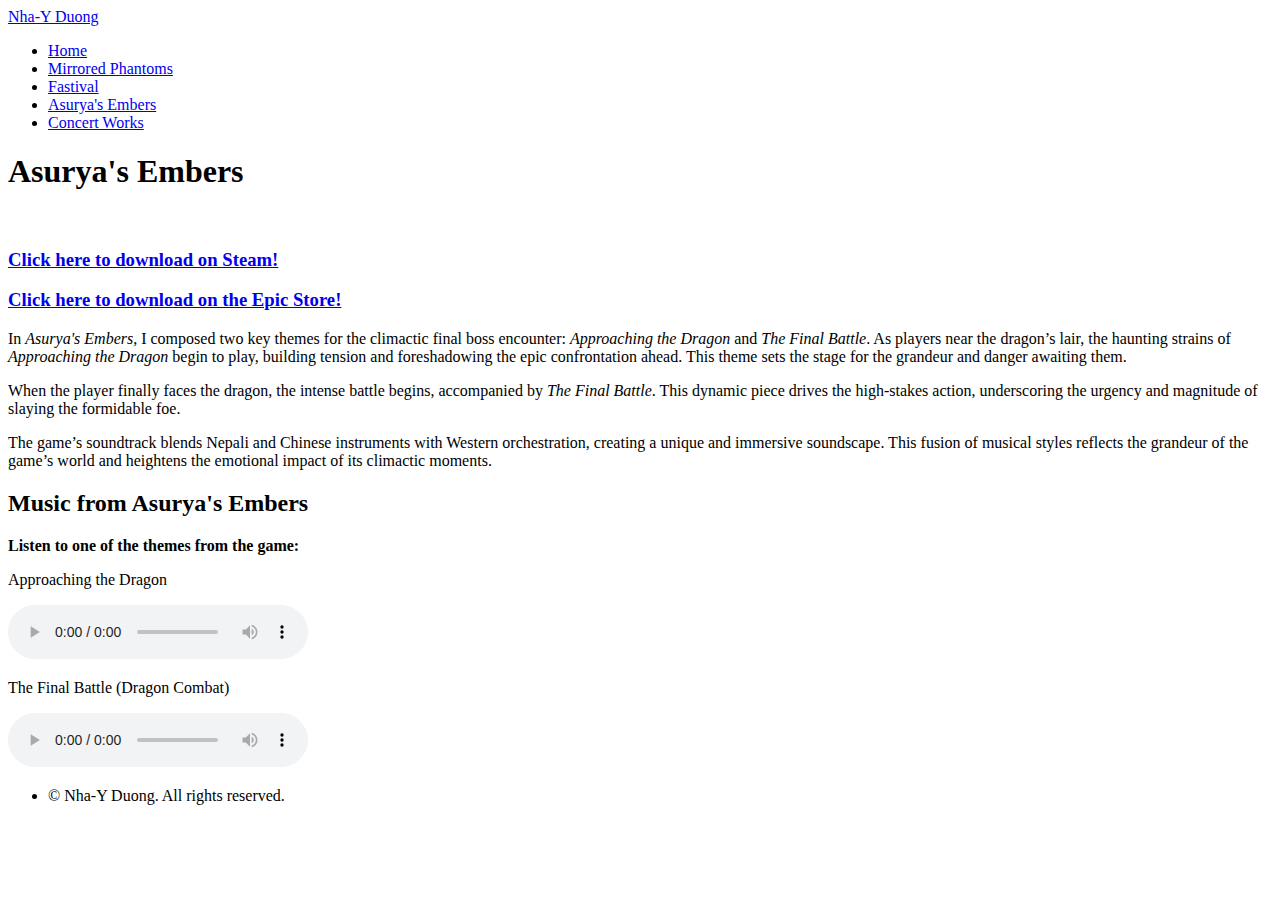
==== Asurya.html @ 6f2e9792 "Add files via upload" ====
<!DOCTYPE HTML>
<!--
	Hyperspace by HTML5 UP
	html5up.net | @ajlkn
	Free for personal and commercial use under the CCA 3.0 license (html5up.net/license)
-->
<html>
	<head>
		<title>Generic - Hyperspace by HTML5 UP</title>
		<meta charset="utf-8" />
		<meta name="viewport" content="width=device-width, initial-scale=1, user-scalable=no" />
		<link rel="stylesheet" href="assets/css/main.css" />
		<noscript><link rel="stylesheet" href="assets/css/noscript.css" /></noscript>
	</head>
	<body class="is-preload">

		<!-- Header -->
			<header id="header">
				<a href="index.html" class="title">Nha-Y Duong</a>
				<nav>
					<ul>
						<li><a href="index.html">Home</a></li>
						<li><a href="Mirrored Phantoms.html" >Mirrored Phantoms</a></li>
						<li><a href="Fastival.html">Fastival</a></li>
						<li><a href="Asurya.html"class="active">Asurya's Embers</a></li>
						<li><a href="Concert.html" >Concert Works</a></li>
						<!-- <li><a href="elements.html">Elements</a></li> -->
					</ul>
				</nav>
			</header>

		<!-- Wrapper -->
			<div id="wrapper">

				<!-- Main -->
					<section id="main" class="wrapper style1">
						<div class="inner">
							<h1 class="major">Asurya's Embers</h1>
							<span class="image fit"><img src="images/Asurya.jpg" alt="" /></span>
							<h3><a href="https://store.steampowered.com/app/2491710/Asuryas_Embers/" target="_blank" class="button">Click here to download on Steam!</a></h3>
							<h3><a href="https://store.epicgames.com/en-US/p/asuryas-embers-6bcdde" target="_blank" class="button">Click here to download on the Epic Store!</a></h3>
							<body>
								<p>In <em>Asurya's Embers</em>, I composed two key themes for the climactic final boss encounter: <em>Approaching the Dragon</em> and <em>The Final Battle</em>. As players near the dragon’s lair, the haunting strains of <em>Approaching the Dragon</em> begin to play, building tension and foreshadowing the epic confrontation ahead. This theme sets the stage for the grandeur and danger awaiting them.</p>
							
								<p>When the player finally faces the dragon, the intense battle begins, accompanied by <em>The Final Battle</em>. This dynamic piece drives the high-stakes action, underscoring the urgency and magnitude of slaying the formidable foe.</p>
							
								<p>The game’s soundtrack blends Nepali and Chinese instruments with Western orchestration, creating a unique and immersive soundscape. This fusion of musical styles reflects the grandeur of the game’s world and heightens the emotional impact of its climactic moments.</p>
							</body>	
							<h2>Music from Asurya's Embers</h2>	
							<p><strong>Listen to one of the themes from the game: </strong> </p>
							<p>Approaching the Dragon</p>
    <audio controls>
        <source src="audio/Approaching the Dragon.wav" type="audio/wav">
        Your browser does not support the audio element.
    </audio>	
	<p> The Final Battle (Dragon Combat)</p>
    <audio controls>
        <source src="audio/The Final Battle (Dragon Combat).wav" type="audio/wav">
        Your browser does not support the audio element.
    </audio>									
						</div>
					</section>

			</div>

		<!-- Footer -->
			<footer id="footer" class="wrapper style1-alt">
				<div class="inner">
					<ul class="menu">
						<li>&copy; Nha-Y Duong. All rights reserved.</li>
					</ul>
				</div>
			</footer>

		<!-- Scripts -->
			<script src="assets/js/jquery.min.js"></script>
			<script src="assets/js/jquery.scrollex.min.js"></script>
			<script src="assets/js/jquery.scrolly.min.js"></script>
			<script src="assets/js/browser.min.js"></script>
			<script src="assets/js/breakpoints.min.js"></script>
			<script src="assets/js/util.js"></script>
			<script src="assets/js/main.js"></script>

	</body>
</html>
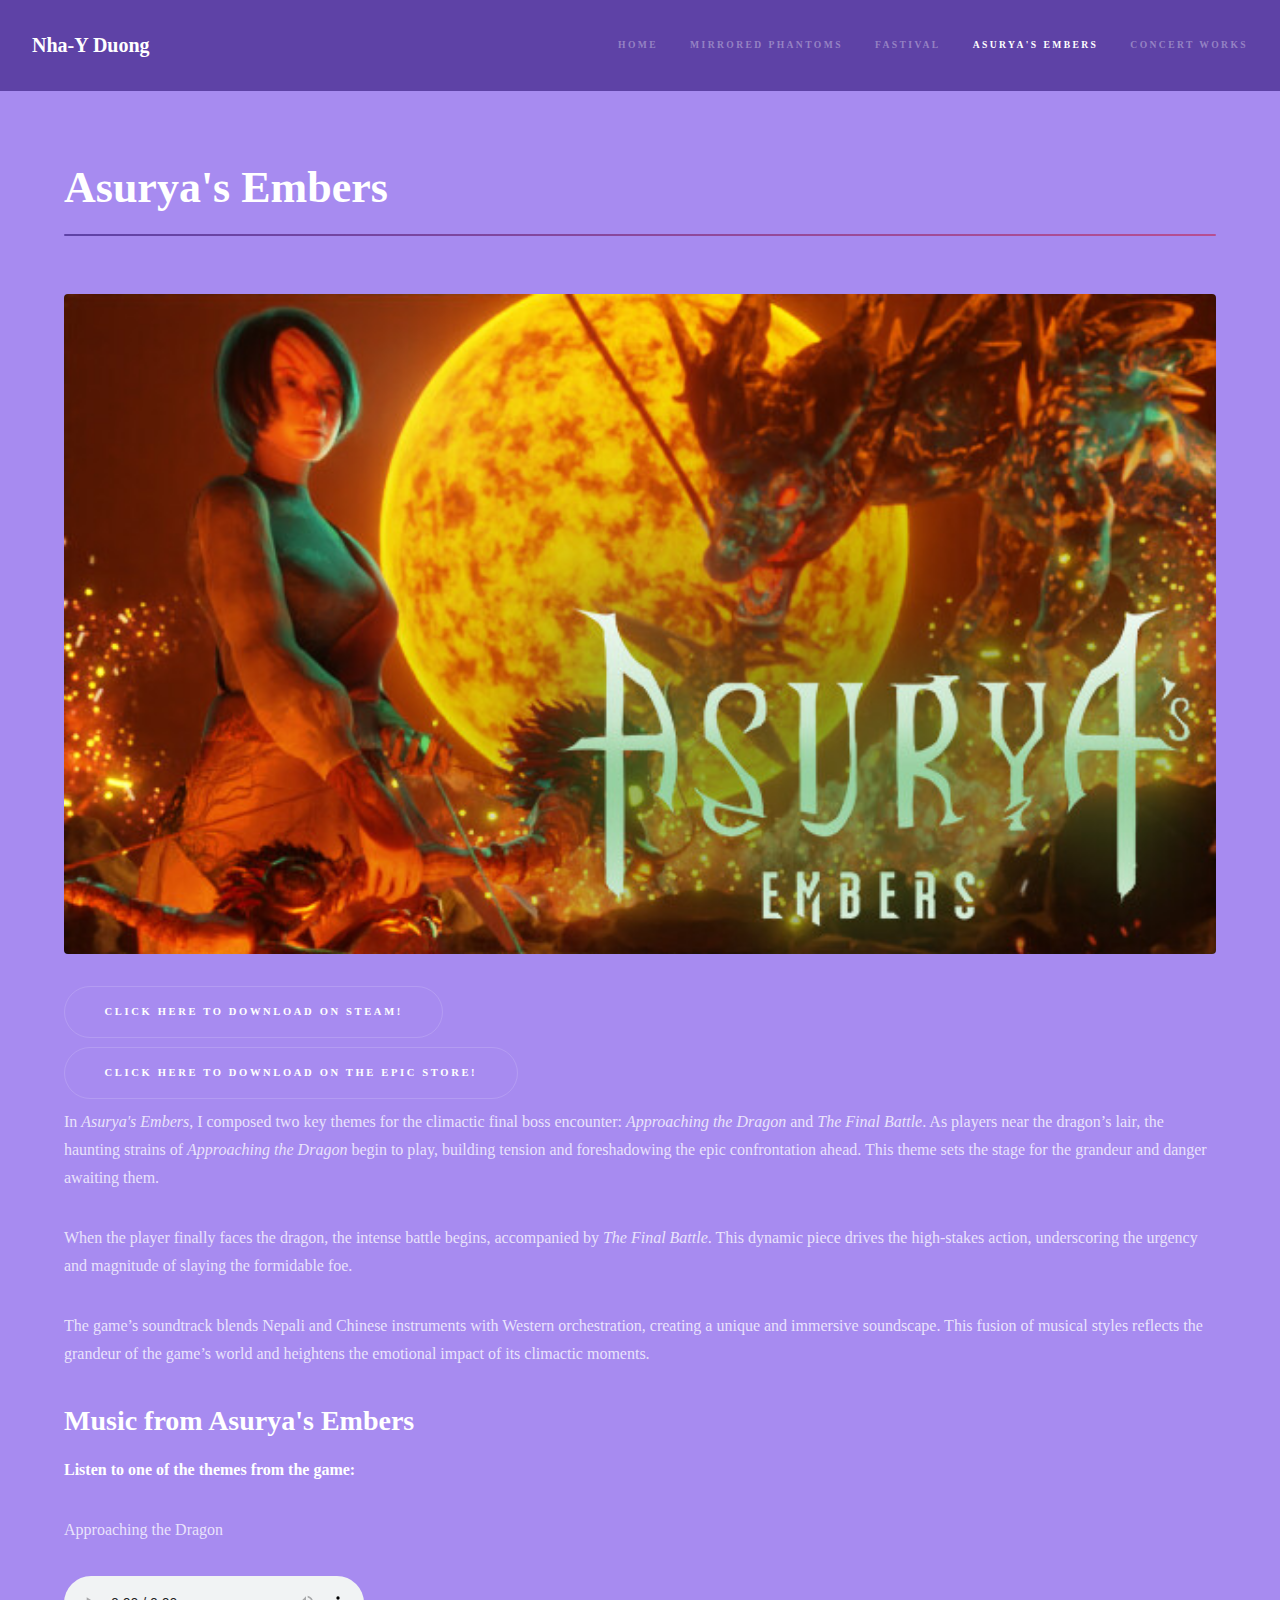
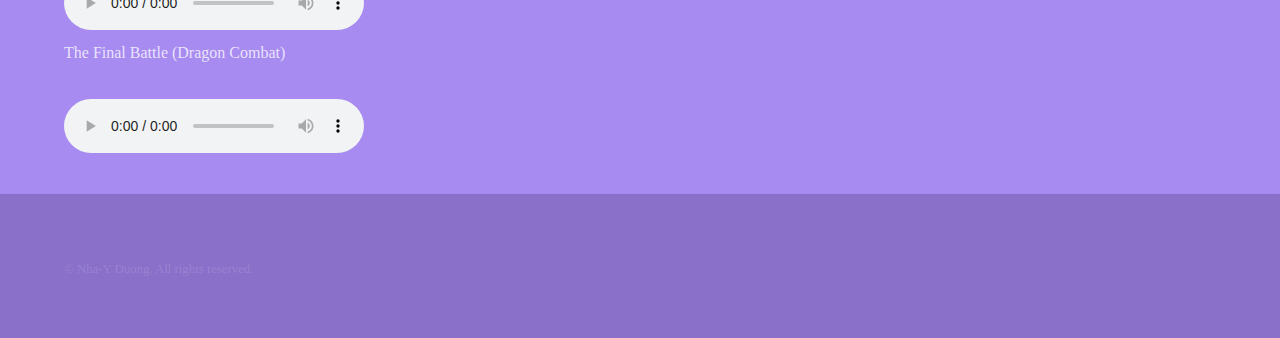
==== commit cf2af053: "Update Asurya.html" ====
--- a/Asurya.html
+++ b/Asurya.html
@@ -6,7 +6,7 @@
 -->
 <html>
 	<head>
-		<title>Generic - Hyperspace by HTML5 UP</title>
+		<title>Asurya's Embers</title>
 		<meta charset="utf-8" />
 		<meta name="viewport" content="width=device-width, initial-scale=1, user-scalable=no" />
 		<link rel="stylesheet" href="assets/css/main.css" />
@@ -82,4 +82,4 @@
 			<script src="assets/js/main.js"></script>
 
 	</body>
-</html>+</html>
--- a/assets/css/main.css
+++ b/assets/css/main.css
@@ -0,0 +1,3910 @@
+@import url(fontawesome-all.min.css);
+
+/*
+	Hyperspace by HTML5 UP
+	html5up.net | @ajlkn
+	Free for personal and commercial use under the CCA 3.0 license (html5up.net/license)
+*/
+
+html, body, div, span, applet, object,
+iframe, h1, h2, h3, h4, h5, h6, p, blockquote,
+pre, a, abbr, acronym, address, big, cite,
+code, del, dfn, em, img, ins, kbd, q, s, samp,
+small, strike, strong, sub, sup, tt, var, b,
+u, i, center, dl, dt, dd, ol, ul, li, fieldset,
+form, label, legend, table, caption, tbody,
+tfoot, thead, tr, th, td, article, aside,
+canvas, details, embed, figure, figcaption,
+footer, header, hgroup, menu, nav, output, ruby,
+section, summary, time, mark, audio, video {
+	margin: 0;
+	padding: 0;
+	border: 0;
+	font-size: 100%;
+	font: inherit;
+	vertical-align: baseline;}
+
+article, aside, details, figcaption, figure,
+footer, header, hgroup, menu, nav, section {
+	display: block;}
+
+body {
+	line-height: 1;
+}
+
+ol, ul {
+	list-style: none;
+}
+
+blockquote, q {
+	quotes: none;
+}
+
+	blockquote:before, blockquote:after, q:before, q:after {
+		content: '';
+		content: none;
+	}
+
+table {
+	border-collapse: collapse;
+	border-spacing: 0;
+}
+
+body {
+	-webkit-text-size-adjust: none;
+}
+
+mark {
+	background-color: transparent;
+	color: inherit;
+}
+
+input::-moz-focus-inner {
+	border: 0;
+	padding: 0;
+}
+
+input, select, textarea {
+	-moz-appearance: none;
+	-webkit-appearance: none;
+	-ms-appearance: none;
+	appearance: none;
+}
+
+/* Basic */
+
+	@-ms-viewport {
+		width: device-width;
+	}
+
+	body {
+		-ms-overflow-style: scrollbar;
+	}
+
+	@media screen and (max-width: 480px) {
+
+		html, body {
+			min-width: 320px;
+		}
+
+	}
+
+	html {
+		box-sizing: border-box;
+	}
+
+	*, *:before, *:after {
+		box-sizing: inherit;
+	}
+
+	body {
+		background: #312450;
+	}
+
+		body.is-preload *, body.is-preload *:before, body.is-preload *:after {
+			-moz-animation: none !important;
+			-webkit-animation: none !important;
+			-ms-animation: none !important;
+			animation: none !important;
+			-moz-transition: none !important;
+			-webkit-transition: none !important;
+			-ms-transition: none !important;
+			transition: none !important;
+		}
+
+/* Type */
+
+	body, input, select, textarea {
+		color: rgba(255, 255, 255, 0.772);
+		font-family: "Playfair Display", "Source Sans Pro", "Raleway";
+		font-size: 16.5pt;
+		font-weight: normal;
+		line-height: 1.75;
+	}
+
+		@media screen and (max-width: 1680px) {
+
+			body, input, select, textarea {
+				font-size: 13pt;
+			}
+
+		}
+
+		@media screen and (max-width: 1280px) {
+
+			body, input, select, textarea {
+				font-size: 12pt;
+			}
+
+		}
+
+		@media screen and (max-width: 360px) {
+
+			body, input, select, textarea {
+				font-size: 11pt;
+			}
+
+		}
+
+	a {
+		-moz-transition: color 0.2s ease, border-bottom-color 0.2s ease;
+		-webkit-transition: color 0.2s ease, border-bottom-color 0.2s ease;
+		-ms-transition: color 0.2s ease, border-bottom-color 0.2s ease;
+		transition: color 0.2s ease, border-bottom-color 0.2s ease;
+		border-bottom: dotted 1px rgba(255, 255, 255, 0.35);
+		color: inherit;
+		text-decoration: none;
+	}
+
+		a:hover {
+			border-bottom-color: transparent;
+			color: #ffffff;
+		}
+
+	strong, b {
+		color: #ffffff;
+		font-weight: bold;
+	}
+
+	em, i {
+		font-style: italic;
+	}
+
+	p {
+		margin: 0 0 2em 0;
+	}
+
+	h1, h2, h3, h4, h5, h6 {
+		color: #ffffff;
+		font-weight: bold;
+		line-height: 1.5;
+		margin: 0 0 0.5em 0;
+	}
+
+		h1 a, h2 a, h3 a, h4 a, h5 a, h6 a {
+			color: inherit;
+			text-decoration: none;
+		}
+
+	h1 {
+		font-size: 2.75em;
+	}
+
+		h1.major {
+			margin: 0 0 1.3em 0;
+			position: relative;
+			padding-bottom: 0.35em;
+		}
+
+			h1.major:after {
+				background-image: -moz-linear-gradient(to right, #5e42a6, #b74e91);
+				background-image: -webkit-linear-gradient(to right, #5e42a6, #b74e91);
+				background-image: -ms-linear-gradient(to right, #5e42a6, #b74e91);
+				background-image: linear-gradient(to right, #5e42a6, #b74e91);
+				-moz-transition: max-width 0.2s ease;
+				-webkit-transition: max-width 0.2s ease;
+				-ms-transition: max-width 0.2s ease;
+				transition: max-width 0.2s ease;
+				border-radius: 0.2em;
+				bottom: 0;
+				content: '';
+				height: 0.05em;
+				position: absolute;
+				right: 0;
+				width: 100%;
+			}
+
+	h2 {
+		font-size: 1.75em;
+	}
+
+	h3 {
+		font-size: 1.1em;
+	}
+
+	h4 {
+		font-size: 1em;
+	}
+
+	h5 {
+		font-size: 0.8em;
+	}
+
+	h6 {
+		font-size: 0.6em;
+	}
+
+	@media screen and (max-width: 736px) {
+
+		h1 {
+			font-size: 2em;
+		}
+
+		h2 {
+			font-size: 1.25em;
+		}
+
+		h3 {
+			font-size: 1em;
+		}
+
+		h4 {
+			font-size: 0.8em;
+		}
+
+		h5 {
+			font-size: 0.6em;
+		}
+
+		h6 {
+			font-size: 0.6em;
+		}
+
+	}
+
+	sub {
+		font-size: 0.8em;
+		position: relative;
+		top: 0.5em;
+	}
+
+	sup {
+		font-size: 0.8em;
+		position: relative;
+		top: -0.5em;
+	}
+
+	blockquote {
+		border-left: solid 4px rgba(255, 255, 255, 0.15);
+		font-style: italic;
+		margin: 0 0 2em 0;
+		padding: 0.5em 0 0.5em 2em;
+	}
+
+	code {
+		background: rgba(255, 255, 255, 0.05);
+		border-radius: 0.25em;
+		border: solid 1px rgba(255, 255, 255, 0.15);
+		font-family: "Courier New", monospace;
+		font-size: 0.9em;
+		margin: 0 0.25em;
+		padding: 0.25em 0.65em;
+	}
+
+	pre {
+		-webkit-overflow-scrolling: touch;
+		font-family: "Courier New", monospace;
+		font-size: 0.9em;
+		margin: 0 0 2em 0;
+	}
+
+		pre code {
+			display: block;
+			line-height: 1.75em;
+			padding: 1em 1.5em;
+			overflow-x: auto;
+		}
+
+	hr {
+		border: 0;
+		border-bottom: solid 1px rgba(255, 255, 255, 0.15);
+		margin: 2em 0;
+	}
+
+		hr.major {
+			margin: 3em 0;
+		}
+
+	.align-left {
+		text-align: left;
+	}
+
+	.align-center {
+		text-align: center;
+	}
+
+	.align-right {
+		text-align: right;
+	}
+
+/* Row */
+
+	.row {
+		display: flex;
+		flex-wrap: wrap;
+		box-sizing: border-box;
+		align-items: stretch;
+	}
+
+		.row > * {
+			box-sizing: border-box;
+		}
+
+		.row.gtr-uniform > * > :last-child {
+			margin-bottom: 0;
+		}
+
+		.row.aln-left {
+			justify-content: flex-start;
+		}
+
+		.row.aln-center {
+			justify-content: center;
+		}
+
+		.row.aln-right {
+			justify-content: flex-end;
+		}
+
+		.row.aln-top {
+			align-items: flex-start;
+		}
+
+		.row.aln-middle {
+			align-items: center;
+		}
+
+		.row.aln-bottom {
+			align-items: flex-end;
+		}
+
+		.row > .imp {
+			order: -1;
+		}
+
+		.row > .col-1 {
+			width: 8.33333%;
+		}
+
+		.row > .off-1 {
+			margin-left: 8.33333%;
+		}
+
+		.row > .col-2 {
+			width: 16.66667%;
+		}
+
+		.row > .off-2 {
+			margin-left: 16.66667%;
+		}
+
+		.row > .col-3 {
+			width: 25%;
+		}
+
+		.row > .off-3 {
+			margin-left: 25%;
+		}
+
+		.row > .col-4 {
+			width: 33.33333%;
+		}
+
+		.row > .off-4 {
+			margin-left: 33.33333%;
+		}
+
+		.row > .col-5 {
+			width: 41.66667%;
+		}
+
+		.row > .off-5 {
+			margin-left: 41.66667%;
+		}
+
+		.row > .col-6 {
+			width: 50%;
+		}
+
+		.row > .off-6 {
+			margin-left: 50%;
+		}
+
+		.row > .col-7 {
+			width: 58.33333%;
+		}
+
+		.row > .off-7 {
+			margin-left: 58.33333%;
+		}
+
+		.row > .col-8 {
+			width: 66.66667%;
+		}
+
+		.row > .off-8 {
+			margin-left: 66.66667%;
+		}
+
+		.row > .col-9 {
+			width: 75%;
+		}
+
+		.row > .off-9 {
+			margin-left: 75%;
+		}
+
+		.row > .col-10 {
+			width: 83.33333%;
+		}
+
+		.row > .off-10 {
+			margin-left: 83.33333%;
+		}
+
+		.row > .col-11 {
+			width: 91.66667%;
+		}
+
+		.row > .off-11 {
+			margin-left: 91.66667%;
+		}
+
+		.row > .col-12 {
+			width: 100%;
+		}
+
+		.row > .off-12 {
+			margin-left: 100%;
+		}
+
+		.row.gtr-0 {
+			margin-top: 0;
+			margin-left: 0em;
+		}
+
+			.row.gtr-0 > * {
+				padding: 0 0 0 0em;
+			}
+
+			.row.gtr-0.gtr-uniform {
+				margin-top: 0em;
+			}
+
+				.row.gtr-0.gtr-uniform > * {
+					padding-top: 0em;
+				}
+
+		.row.gtr-25 {
+			margin-top: 0;
+			margin-left: -0.375em;
+		}
+
+			.row.gtr-25 > * {
+				padding: 0 0 0 0.375em;
+			}
+
+			.row.gtr-25.gtr-uniform {
+				margin-top: -0.375em;
+			}
+
+				.row.gtr-25.gtr-uniform > * {
+					padding-top: 0.375em;
+				}
+
+		.row.gtr-50 {
+			margin-top: 0;
+			margin-left: -0.75em;
+		}
+
+			.row.gtr-50 > * {
+				padding: 0 0 0 0.75em;
+			}
+
+			.row.gtr-50.gtr-uniform {
+				margin-top: -0.75em;
+			}
+
+				.row.gtr-50.gtr-uniform > * {
+					padding-top: 0.75em;
+				}
+
+		.row {
+			margin-top: 0;
+			margin-left: -1.5em;
+		}
+
+			.row > * {
+				padding: 0 0 0 1.5em;
+			}
+
+			.row.gtr-uniform {
+				margin-top: -1.5em;
+			}
+
+				.row.gtr-uniform > * {
+					padding-top: 1.5em;
+				}
+
+		.row.gtr-150 {
+			margin-top: 0;
+			margin-left: -2.25em;
+		}
+
+			.row.gtr-150 > * {
+				padding: 0 0 0 2.25em;
+			}
+
+			.row.gtr-150.gtr-uniform {
+				margin-top: -2.25em;
+			}
+
+				.row.gtr-150.gtr-uniform > * {
+					padding-top: 2.25em;
+				}
+
+		.row.gtr-200 {
+			margin-top: 0;
+			margin-left: -3em;
+		}
+
+			.row.gtr-200 > * {
+				padding: 0 0 0 3em;
+			}
+
+			.row.gtr-200.gtr-uniform {
+				margin-top: -3em;
+			}
+
+				.row.gtr-200.gtr-uniform > * {
+					padding-top: 3em;
+				}
+
+		@media screen and (max-width: 1680px) {
+
+			.row {
+				display: flex;
+				flex-wrap: wrap;
+				box-sizing: border-box;
+				align-items: stretch;
+			}
+
+				.row > * {
+					box-sizing: border-box;
+				}
+
+				.row.gtr-uniform > * > :last-child {
+					margin-bottom: 0;
+				}
+
+				.row.aln-left {
+					justify-content: flex-start;
+				}
+
+				.row.aln-center {
+					justify-content: center;
+				}
+
+				.row.aln-right {
+					justify-content: flex-end;
+				}
+
+				.row.aln-top {
+					align-items: flex-start;
+				}
+
+				.row.aln-middle {
+					align-items: center;
+				}
+
+				.row.aln-bottom {
+					align-items: flex-end;
+				}
+
+				.row > .imp-xlarge {
+					order: -1;
+				}
+
+				.row > .col-1-xlarge {
+					width: 8.33333%;
+				}
+
+				.row > .off-1-xlarge {
+					margin-left: 8.33333%;
+				}
+
+				.row > .col-2-xlarge {
+					width: 16.66667%;
+				}
+
+				.row > .off-2-xlarge {
+					margin-left: 16.66667%;
+				}
+
+				.row > .col-3-xlarge {
+					width: 25%;
+				}
+
+				.row > .off-3-xlarge {
+					margin-left: 25%;
+				}
+
+				.row > .col-4-xlarge {
+					width: 33.33333%;
+				}
+
+				.row > .off-4-xlarge {
+					margin-left: 33.33333%;
+				}
+
+				.row > .col-5-xlarge {
+					width: 41.66667%;
+				}
+
+				.row > .off-5-xlarge {
+					margin-left: 41.66667%;
+				}
+
+				.row > .col-6-xlarge {
+					width: 50%;
+				}
+
+				.row > .off-6-xlarge {
+					margin-left: 50%;
+				}
+
+				.row > .col-7-xlarge {
+					width: 58.33333%;
+				}
+
+				.row > .off-7-xlarge {
+					margin-left: 58.33333%;
+				}
+
+				.row > .col-8-xlarge {
+					width: 66.66667%;
+				}
+
+				.row > .off-8-xlarge {
+					margin-left: 66.66667%;
+				}
+
+				.row > .col-9-xlarge {
+					width: 75%;
+				}
+
+				.row > .off-9-xlarge {
+					margin-left: 75%;
+				}
+
+				.row > .col-10-xlarge {
+					width: 83.33333%;
+				}
+
+				.row > .off-10-xlarge {
+					margin-left: 83.33333%;
+				}
+
+				.row > .col-11-xlarge {
+					width: 91.66667%;
+				}
+
+				.row > .off-11-xlarge {
+					margin-left: 91.66667%;
+				}
+
+				.row > .col-12-xlarge {
+					width: 100%;
+				}
+
+				.row > .off-12-xlarge {
+					margin-left: 100%;
+				}
+
+				.row.gtr-0 {
+					margin-top: 0;
+					margin-left: 0em;
+				}
+
+					.row.gtr-0 > * {
+						padding: 0 0 0 0em;
+					}
+
+					.row.gtr-0.gtr-uniform {
+						margin-top: 0em;
+					}
+
+						.row.gtr-0.gtr-uniform > * {
+							padding-top: 0em;
+						}
+
+				.row.gtr-25 {
+					margin-top: 0;
+					margin-left: -0.375em;
+				}
+
+					.row.gtr-25 > * {
+						padding: 0 0 0 0.375em;
+					}
+
+					.row.gtr-25.gtr-uniform {
+						margin-top: -0.375em;
+					}
+
+						.row.gtr-25.gtr-uniform > * {
+							padding-top: 0.375em;
+						}
+
+				.row.gtr-50 {
+					margin-top: 0;
+					margin-left: -0.75em;
+				}
+
+					.row.gtr-50 > * {
+						padding: 0 0 0 0.75em;
+					}
+
+					.row.gtr-50.gtr-uniform {
+						margin-top: -0.75em;
+					}
+
+						.row.gtr-50.gtr-uniform > * {
+							padding-top: 0.75em;
+						}
+
+				.row {
+					margin-top: 0;
+					margin-left: -1.5em;
+				}
+
+					.row > * {
+						padding: 0 0 0 1.5em;
+					}
+
+					.row.gtr-uniform {
+						margin-top: -1.5em;
+					}
+
+						.row.gtr-uniform > * {
+							padding-top: 1.5em;
+						}
+
+				.row.gtr-150 {
+					margin-top: 0;
+					margin-left: -2.25em;
+				}
+
+					.row.gtr-150 > * {
+						padding: 0 0 0 2.25em;
+					}
+
+					.row.gtr-150.gtr-uniform {
+						margin-top: -2.25em;
+					}
+
+						.row.gtr-150.gtr-uniform > * {
+							padding-top: 2.25em;
+						}
+
+				.row.gtr-200 {
+					margin-top: 0;
+					margin-left: -3em;
+				}
+
+					.row.gtr-200 > * {
+						padding: 0 0 0 3em;
+					}
+
+					.row.gtr-200.gtr-uniform {
+						margin-top: -3em;
+					}
+
+						.row.gtr-200.gtr-uniform > * {
+							padding-top: 3em;
+						}
+
+		}
+
+		@media screen and (max-width: 1280px) {
+
+			.row {
+				display: flex;
+				flex-wrap: wrap;
+				box-sizing: border-box;
+				align-items: stretch;
+			}
+
+				.row > * {
+					box-sizing: border-box;
+				}
+
+				.row.gtr-uniform > * > :last-child {
+					margin-bottom: 0;
+				}
+
+				.row.aln-left {
+					justify-content: flex-start;
+				}
+
+				.row.aln-center {
+					justify-content: center;
+				}
+
+				.row.aln-right {
+					justify-content: flex-end;
+				}
+
+				.row.aln-top {
+					align-items: flex-start;
+				}
+
+				.row.aln-middle {
+					align-items: center;
+				}
+
+				.row.aln-bottom {
+					align-items: flex-end;
+				}
+
+				.row > .imp-large {
+					order: -1;
+				}
+
+				.row > .col-1-large {
+					width: 8.33333%;
+				}
+
+				.row > .off-1-large {
+					margin-left: 8.33333%;
+				}
+
+				.row > .col-2-large {
+					width: 16.66667%;
+				}
+
+				.row > .off-2-large {
+					margin-left: 16.66667%;
+				}
+
+				.row > .col-3-large {
+					width: 25%;
+				}
+
+				.row > .off-3-large {
+					margin-left: 25%;
+				}
+
+				.row > .col-4-large {
+					width: 33.33333%;
+				}
+
+				.row > .off-4-large {
+					margin-left: 33.33333%;
+				}
+
+				.row > .col-5-large {
+					width: 41.66667%;
+				}
+
+				.row > .off-5-large {
+					margin-left: 41.66667%;
+				}
+
+				.row > .col-6-large {
+					width: 50%;
+				}
+
+				.row > .off-6-large {
+					margin-left: 50%;
+				}
+
+				.row > .col-7-large {
+					width: 58.33333%;
+				}
+
+				.row > .off-7-large {
+					margin-left: 58.33333%;
+				}
+
+				.row > .col-8-large {
+					width: 66.66667%;
+				}
+
+				.row > .off-8-large {
+					margin-left: 66.66667%;
+				}
+
+				.row > .col-9-large {
+					width: 75%;
+				}
+
+				.row > .off-9-large {
+					margin-left: 75%;
+				}
+
+				.row > .col-10-large {
+					width: 83.33333%;
+				}
+
+				.row > .off-10-large {
+					margin-left: 83.33333%;
+				}
+
+				.row > .col-11-large {
+					width: 91.66667%;
+				}
+
+				.row > .off-11-large {
+					margin-left: 91.66667%;
+				}
+
+				.row > .col-12-large {
+					width: 100%;
+				}
+
+				.row > .off-12-large {
+					margin-left: 100%;
+				}
+
+				.row.gtr-0 {
+					margin-top: 0;
+					margin-left: 0em;
+				}
+
+					.row.gtr-0 > * {
+						padding: 0 0 0 0em;
+					}
+
+					.row.gtr-0.gtr-uniform {
+						margin-top: 0em;
+					}
+
+						.row.gtr-0.gtr-uniform > * {
+							padding-top: 0em;
+						}
+
+				.row.gtr-25 {
+					margin-top: 0;
+					margin-left: -0.375em;
+				}
+
+					.row.gtr-25 > * {
+						padding: 0 0 0 0.375em;
+					}
+
+					.row.gtr-25.gtr-uniform {
+						margin-top: -0.375em;
+					}
+
+						.row.gtr-25.gtr-uniform > * {
+							padding-top: 0.375em;
+						}
+
+				.row.gtr-50 {
+					margin-top: 0;
+					margin-left: -0.75em;
+				}
+
+					.row.gtr-50 > * {
+						padding: 0 0 0 0.75em;
+					}
+
+					.row.gtr-50.gtr-uniform {
+						margin-top: -0.75em;
+					}
+
+						.row.gtr-50.gtr-uniform > * {
+							padding-top: 0.75em;
+						}
+
+				.row {
+					margin-top: 0;
+					margin-left: -1.5em;
+				}
+
+					.row > * {
+						padding: 0 0 0 1.5em;
+					}
+
+					.row.gtr-uniform {
+						margin-top: -1.5em;
+					}
+
+						.row.gtr-uniform > * {
+							padding-top: 1.5em;
+						}
+
+				.row.gtr-150 {
+					margin-top: 0;
+					margin-left: -2.25em;
+				}
+
+					.row.gtr-150 > * {
+						padding: 0 0 0 2.25em;
+					}
+
+					.row.gtr-150.gtr-uniform {
+						margin-top: -2.25em;
+					}
+
+						.row.gtr-150.gtr-uniform > * {
+							padding-top: 2.25em;
+						}
+
+				.row.gtr-200 {
+					margin-top: 0;
+					margin-left: -3em;
+				}
+
+					.row.gtr-200 > * {
+						padding: 0 0 0 3em;
+					}
+
+					.row.gtr-200.gtr-uniform {
+						margin-top: -3em;
+					}
+
+						.row.gtr-200.gtr-uniform > * {
+							padding-top: 3em;
+						}
+
+		}
+
+		@media screen and (max-width: 980px) {
+
+			.row {
+				display: flex;
+				flex-wrap: wrap;
+				box-sizing: border-box;
+				align-items: stretch;
+			}
+
+				.row > * {
+					box-sizing: border-box;
+				}
+
+				.row.gtr-uniform > * > :last-child {
+					margin-bottom: 0;
+				}
+
+				.row.aln-left {
+					justify-content: flex-start;
+				}
+
+				.row.aln-center {
+					justify-content: center;
+				}
+
+				.row.aln-right {
+					justify-content: flex-end;
+				}
+
+				.row.aln-top {
+					align-items: flex-start;
+				}
+
+				.row.aln-middle {
+					align-items: center;
+				}
+
+				.row.aln-bottom {
+					align-items: flex-end;
+				}
+
+				.row > .imp-medium {
+					order: -1;
+				}
+
+				.row > .col-1-medium {
+					width: 8.33333%;
+				}
+
+				.row > .off-1-medium {
+					margin-left: 8.33333%;
+				}
+
+				.row > .col-2-medium {
+					width: 16.66667%;
+				}
+
+				.row > .off-2-medium {
+					margin-left: 16.66667%;
+				}
+
+				.row > .col-3-medium {
+					width: 25%;
+				}
+
+				.row > .off-3-medium {
+					margin-left: 25%;
+				}
+
+				.row > .col-4-medium {
+					width: 33.33333%;
+				}
+
+				.row > .off-4-medium {
+					margin-left: 33.33333%;
+				}
+
+				.row > .col-5-medium {
+					width: 41.66667%;
+				}
+
+				.row > .off-5-medium {
+					margin-left: 41.66667%;
+				}
+
+				.row > .col-6-medium {
+					width: 50%;
+				}
+
+				.row > .off-6-medium {
+					margin-left: 50%;
+				}
+
+				.row > .col-7-medium {
+					width: 58.33333%;
+				}
+
+				.row > .off-7-medium {
+					margin-left: 58.33333%;
+				}
+
+				.row > .col-8-medium {
+					width: 66.66667%;
+				}
+
+				.row > .off-8-medium {
+					margin-left: 66.66667%;
+				}
+
+				.row > .col-9-medium {
+					width: 75%;
+				}
+
+				.row > .off-9-medium {
+					margin-left: 75%;
+				}
+
+				.row > .col-10-medium {
+					width: 83.33333%;
+				}
+
+				.row > .off-10-medium {
+					margin-left: 83.33333%;
+				}
+
+				.row > .col-11-medium {
+					width: 91.66667%;
+				}
+
+				.row > .off-11-medium {
+					margin-left: 91.66667%;
+				}
+
+				.row > .col-12-medium {
+					width: 100%;
+				}
+
+				.row > .off-12-medium {
+					margin-left: 100%;
+				}
+
+				.row.gtr-0 {
+					margin-top: 0;
+					margin-left: 0em;
+				}
+
+					.row.gtr-0 > * {
+						padding: 0 0 0 0em;
+					}
+
+					.row.gtr-0.gtr-uniform {
+						margin-top: 0em;
+					}
+
+						.row.gtr-0.gtr-uniform > * {
+							padding-top: 0em;
+						}
+
+				.row.gtr-25 {
+					margin-top: 0;
+					margin-left: -0.375em;
+				}
+
+					.row.gtr-25 > * {
+						padding: 0 0 0 0.375em;
+					}
+
+					.row.gtr-25.gtr-uniform {
+						margin-top: -0.375em;
+					}
+
+						.row.gtr-25.gtr-uniform > * {
+							padding-top: 0.375em;
+						}
+
+				.row.gtr-50 {
+					margin-top: 0;
+					margin-left: -0.75em;
+				}
+
+					.row.gtr-50 > * {
+						padding: 0 0 0 0.75em;
+					}
+
+					.row.gtr-50.gtr-uniform {
+						margin-top: -0.75em;
+					}
+
+						.row.gtr-50.gtr-uniform > * {
+							padding-top: 0.75em;
+						}
+
+				.row {
+					margin-top: 0;
+					margin-left: -1.5em;
+				}
+
+					.row > * {
+						padding: 0 0 0 1.5em;
+					}
+
+					.row.gtr-uniform {
+						margin-top: -1.5em;
+					}
+
+						.row.gtr-uniform > * {
+							padding-top: 1.5em;
+						}
+
+				.row.gtr-150 {
+					margin-top: 0;
+					margin-left: -2.25em;
+				}
+
+					.row.gtr-150 > * {
+						padding: 0 0 0 2.25em;
+					}
+
+					.row.gtr-150.gtr-uniform {
+						margin-top: -2.25em;
+					}
+
+						.row.gtr-150.gtr-uniform > * {
+							padding-top: 2.25em;
+						}
+
+				.row.gtr-200 {
+					margin-top: 0;
+					margin-left: -3em;
+				}
+
+					.row.gtr-200 > * {
+						padding: 0 0 0 3em;
+					}
+
+					.row.gtr-200.gtr-uniform {
+						margin-top: -3em;
+					}
+
+						.row.gtr-200.gtr-uniform > * {
+							padding-top: 3em;
+						}
+
+		}
+
+		@media screen and (max-width: 736px) {
+
+			.row {
+				display: flex;
+				flex-wrap: wrap;
+				box-sizing: border-box;
+				align-items: stretch;
+			}
+
+				.row > * {
+					box-sizing: border-box;
+				}
+
+				.row.gtr-uniform > * > :last-child {
+					margin-bottom: 0;
+				}
+
+				.row.aln-left {
+					justify-content: flex-start;
+				}
+
+				.row.aln-center {
+					justify-content: center;
+				}
+
+				.row.aln-right {
+					justify-content: flex-end;
+				}
+
+				.row.aln-top {
+					align-items: flex-start;
+				}
+
+				.row.aln-middle {
+					align-items: center;
+				}
+
+				.row.aln-bottom {
+					align-items: flex-end;
+				}
+
+				.row > .imp-small {
+					order: -1;
+				}
+
+				.row > .col-1-small {
+					width: 8.33333%;
+				}
+
+				.row > .off-1-small {
+					margin-left: 8.33333%;
+				}
+
+				.row > .col-2-small {
+					width: 16.66667%;
+				}
+
+				.row > .off-2-small {
+					margin-left: 16.66667%;
+				}
+
+				.row > .col-3-small {
+					width: 25%;
+				}
+
+				.row > .off-3-small {
+					margin-left: 25%;
+				}
+
+				.row > .col-4-small {
+					width: 33.33333%;
+				}
+
+				.row > .off-4-small {
+					margin-left: 33.33333%;
+				}
+
+				.row > .col-5-small {
+					width: 41.66667%;
+				}
+
+				.row > .off-5-small {
+					margin-left: 41.66667%;
+				}
+
+				.row > .col-6-small {
+					width: 50%;
+				}
+
+				.row > .off-6-small {
+					margin-left: 50%;
+				}
+
+				.row > .col-7-small {
+					width: 58.33333%;
+				}
+
+				.row > .off-7-small {
+					margin-left: 58.33333%;
+				}
+
+				.row > .col-8-small {
+					width: 66.66667%;
+				}
+
+				.row > .off-8-small {
+					margin-left: 66.66667%;
+				}
+
+				.row > .col-9-small {
+					width: 75%;
+				}
+
+				.row > .off-9-small {
+					margin-left: 75%;
+				}
+
+				.row > .col-10-small {
+					width: 83.33333%;
+				}
+
+				.row > .off-10-small {
+					margin-left: 83.33333%;
+				}
+
+				.row > .col-11-small {
+					width: 91.66667%;
+				}
+
+				.row > .off-11-small {
+					margin-left: 91.66667%;
+				}
+
+				.row > .col-12-small {
+					width: 100%;
+				}
+
+				.row > .off-12-small {
+					margin-left: 100%;
+				}
+
+				.row.gtr-0 {
+					margin-top: 0;
+					margin-left: 0em;
+				}
+
+					.row.gtr-0 > * {
+						padding: 0 0 0 0em;
+					}
+
+					.row.gtr-0.gtr-uniform {
+						margin-top: 0em;
+					}
+
+						.row.gtr-0.gtr-uniform > * {
+							padding-top: 0em;
+						}
+
+				.row.gtr-25 {
+					margin-top: 0;
+					margin-left: -0.375em;
+				}
+
+					.row.gtr-25 > * {
+						padding: 0 0 0 0.375em;
+					}
+
+					.row.gtr-25.gtr-uniform {
+						margin-top: -0.375em;
+					}
+
+						.row.gtr-25.gtr-uniform > * {
+							padding-top: 0.375em;
+						}
+
+				.row.gtr-50 {
+					margin-top: 0;
+					margin-left: -0.75em;
+				}
+
+					.row.gtr-50 > * {
+						padding: 0 0 0 0.75em;
+					}
+
+					.row.gtr-50.gtr-uniform {
+						margin-top: -0.75em;
+					}
+
+						.row.gtr-50.gtr-uniform > * {
+							padding-top: 0.75em;
+						}
+
+				.row {
+					margin-top: 0;
+					margin-left: -1.5em;
+				}
+
+					.row > * {
+						padding: 0 0 0 1.5em;
+					}
+
+					.row.gtr-uniform {
+						margin-top: -1.5em;
+					}
+
+						.row.gtr-uniform > * {
+							padding-top: 1.5em;
+						}
+
+				.row.gtr-150 {
+					margin-top: 0;
+					margin-left: -2.25em;
+				}
+
+					.row.gtr-150 > * {
+						padding: 0 0 0 2.25em;
+					}
+
+					.row.gtr-150.gtr-uniform {
+						margin-top: -2.25em;
+					}
+
+						.row.gtr-150.gtr-uniform > * {
+							padding-top: 2.25em;
+						}
+
+				.row.gtr-200 {
+					margin-top: 0;
+					margin-left: -3em;
+				}
+
+					.row.gtr-200 > * {
+						padding: 0 0 0 3em;
+					}
+
+					.row.gtr-200.gtr-uniform {
+						margin-top: -3em;
+					}
+
+						.row.gtr-200.gtr-uniform > * {
+							padding-top: 3em;
+						}
+
+		}
+
+		@media screen and (max-width: 480px) {
+
+			.row {
+				display: flex;
+				flex-wrap: wrap;
+				box-sizing: border-box;
+				align-items: stretch;
+			}
+
+				.row > * {
+					box-sizing: border-box;
+				}
+
+				.row.gtr-uniform > * > :last-child {
+					margin-bottom: 0;
+				}
+
+				.row.aln-left {
+					justify-content: flex-start;
+				}
+
+				.row.aln-center {
+					justify-content: center;
+				}
+
+				.row.aln-right {
+					justify-content: flex-end;
+				}
+
+				.row.aln-top {
+					align-items: flex-start;
+				}
+
+				.row.aln-middle {
+					align-items: center;
+				}
+
+				.row.aln-bottom {
+					align-items: flex-end;
+				}
+
+				.row > .imp-xsmall {
+					order: -1;
+				}
+
+				.row > .col-1-xsmall {
+					width: 8.33333%;
+				}
+
+				.row > .off-1-xsmall {
+					margin-left: 8.33333%;
+				}
+
+				.row > .col-2-xsmall {
+					width: 16.66667%;
+				}
+
+				.row > .off-2-xsmall {
+					margin-left: 16.66667%;
+				}
+
+				.row > .col-3-xsmall {
+					width: 25%;
+				}
+
+				.row > .off-3-xsmall {
+					margin-left: 25%;
+				}
+
+				.row > .col-4-xsmall {
+					width: 33.33333%;
+				}
+
+				.row > .off-4-xsmall {
+					margin-left: 33.33333%;
+				}
+
+				.row > .col-5-xsmall {
+					width: 41.66667%;
+				}
+
+				.row > .off-5-xsmall {
+					margin-left: 41.66667%;
+				}
+
+				.row > .col-6-xsmall {
+					width: 50%;
+				}
+
+				.row > .off-6-xsmall {
+					margin-left: 50%;
+				}
+
+				.row > .col-7-xsmall {
+					width: 58.33333%;
+				}
+
+				.row > .off-7-xsmall {
+					margin-left: 58.33333%;
+				}
+
+				.row > .col-8-xsmall {
+					width: 66.66667%;
+				}
+
+				.row > .off-8-xsmall {
+					margin-left: 66.66667%;
+				}
+
+				.row > .col-9-xsmall {
+					width: 75%;
+				}
+
+				.row > .off-9-xsmall {
+					margin-left: 75%;
+				}
+
+				.row > .col-10-xsmall {
+					width: 83.33333%;
+				}
+
+				.row > .off-10-xsmall {
+					margin-left: 83.33333%;
+				}
+
+				.row > .col-11-xsmall {
+					width: 91.66667%;
+				}
+
+				.row > .off-11-xsmall {
+					margin-left: 91.66667%;
+				}
+
+				.row > .col-12-xsmall {
+					width: 100%;
+				}
+
+				.row > .off-12-xsmall {
+					margin-left: 100%;
+				}
+
+				.row.gtr-0 {
+					margin-top: 0;
+					margin-left: 0em;
+				}
+
+					.row.gtr-0 > * {
+						padding: 0 0 0 0em;
+					}
+
+					.row.gtr-0.gtr-uniform {
+						margin-top: 0em;
+					}
+
+						.row.gtr-0.gtr-uniform > * {
+							padding-top: 0em;
+						}
+
+				.row.gtr-25 {
+					margin-top: 0;
+					margin-left: -0.375em;
+				}
+
+					.row.gtr-25 > * {
+						padding: 0 0 0 0.375em;
+					}
+
+					.row.gtr-25.gtr-uniform {
+						margin-top: -0.375em;
+					}
+
+						.row.gtr-25.gtr-uniform > * {
+							padding-top: 0.375em;
+						}
+
+				.row.gtr-50 {
+					margin-top: 0;
+					margin-left: -0.75em;
+				}
+
+					.row.gtr-50 > * {
+						padding: 0 0 0 0.75em;
+					}
+
+					.row.gtr-50.gtr-uniform {
+						margin-top: -0.75em;
+					}
+
+						.row.gtr-50.gtr-uniform > * {
+							padding-top: 0.75em;
+						}
+
+				.row {
+					margin-top: 0;
+					margin-left: -1.5em;
+				}
+
+					.row > * {
+						padding: 0 0 0 1.5em;
+					}
+
+					.row.gtr-uniform {
+						margin-top: -1.5em;
+					}
+
+						.row.gtr-uniform > * {
+							padding-top: 1.5em;
+						}
+
+				.row.gtr-150 {
+					margin-top: 0;
+					margin-left: -2.25em;
+				}
+
+					.row.gtr-150 > * {
+						padding: 0 0 0 2.25em;
+					}
+
+					.row.gtr-150.gtr-uniform {
+						margin-top: -2.25em;
+					}
+
+						.row.gtr-150.gtr-uniform > * {
+							padding-top: 2.25em;
+						}
+
+				.row.gtr-200 {
+					margin-top: 0;
+					margin-left: -3em;
+				}
+
+					.row.gtr-200 > * {
+						padding: 0 0 0 3em;
+					}
+
+					.row.gtr-200.gtr-uniform {
+						margin-top: -3em;
+					}
+
+						.row.gtr-200.gtr-uniform > * {
+							padding-top: 3em;
+						}
+
+		}
+
+/* Box */
+
+	.box {
+		border-radius: 0.25em;
+		border: solid 1px rgba(255, 255, 255, 0.15);
+		margin-bottom: 2em;
+		padding: 1.5em;
+	}
+
+		.box > :last-child,
+		.box > :last-child > :last-child,
+		.box > :last-child > :last-child > :last-child {
+			margin-bottom: 0;
+		}
+
+		.box.alt {
+			border: 0;
+			border-radius: 0;
+			padding: 0;
+		}
+
+/* Button */
+
+	input[type="submit"],
+	input[type="reset"],
+	input[type="button"],
+	button,
+	.button {
+		-moz-appearance: none;
+		-webkit-appearance: none;
+		-ms-appearance: none;
+		appearance: none;
+		-moz-transition: border-color 0.2s ease;
+		-webkit-transition: border-color 0.2s ease;
+		-ms-transition: border-color 0.2s ease;
+		transition: border-color 0.2s ease;
+		background-color: transparent;
+		border: solid 1px !important;
+		border-color: rgba(255, 255, 255, 0.15) !important;
+		border-radius: 3em;
+		color: #ffffff !important;
+		cursor: pointer;
+		display: inline-block;
+		font-size: 0.6em;
+		font-weight: bold;
+		height: calc(4.75em + 2px);
+		letter-spacing: 0.25em;
+		line-height: 4.75em;
+		outline: 0;
+		padding: 0 3.75em;
+		position: relative;
+		text-align: center;
+		text-decoration: none;
+		text-transform: uppercase;
+		white-space: nowrap;
+	}
+
+		input[type="submit"]:after,
+		input[type="reset"]:after,
+		input[type="button"]:after,
+		button:after,
+		.button:after {
+			-moz-transform: scale(0.25);
+			-webkit-transform: scale(0.25);
+			-ms-transform: scale(0.25);
+			transform: scale(0.25);
+			pointer-events: none;
+			-moz-transition: opacity 0.2s ease, -moz-transform 0.2s ease;
+			-webkit-transition: opacity 0.2s ease, -webkit-transform 0.2s ease;
+			-ms-transition: opacity 0.2s ease, -ms-transform 0.2s ease;
+			transition: opacity 0.2s ease, transform 0.2s ease;
+			background: #ffffff;
+			border-radius: 3em;
+			content: '';
+			height: 100%;
+			left: 0;
+			opacity: 0;
+			position: absolute;
+			top: 0;
+			width: 100%;
+		}
+
+		input[type="submit"].icon:before,
+		input[type="reset"].icon:before,
+		input[type="button"].icon:before,
+		button.icon:before,
+		.button.icon:before {
+			margin-right: 0.75em;
+		}
+
+		input[type="submit"].fit,
+		input[type="reset"].fit,
+		input[type="button"].fit,
+		button.fit,
+		.button.fit {
+			width: 100%;
+		}
+
+		input[type="submit"].small,
+		input[type="reset"].small,
+		input[type="button"].small,
+		button.small,
+		.button.small {
+			font-size: 0.4em;
+		}
+
+		input[type="submit"].large,
+		input[type="reset"].large,
+		input[type="button"].large,
+		button.large,
+		.button.large {
+			font-size: 0.8em;
+		}
+
+		input[type="submit"].primary,
+		input[type="reset"].primary,
+		input[type="button"].primary,
+		button.primary,
+		.button.primary {
+			background-color: #ffffff;
+			color: #312450 !important;
+		}
+
+			input[type="submit"].primary:after,
+			input[type="reset"].primary:after,
+			input[type="button"].primary:after,
+			button.primary:after,
+			.button.primary:after {
+				display: none;
+			}
+
+		input[type="submit"].disabled, input[type="submit"]:disabled,
+		input[type="reset"].disabled,
+		input[type="reset"]:disabled,
+		input[type="button"].disabled,
+		input[type="button"]:disabled,
+		button.disabled,
+		button:disabled,
+		.button.disabled,
+		.button:disabled {
+			cursor: default;
+			opacity: 0.5;
+			pointer-events: none;
+		}
+
+		input[type="submit"]:hover,
+		input[type="reset"]:hover,
+		input[type="button"]:hover,
+		button:hover,
+		.button:hover {
+			border-color: rgba(255, 255, 255, 0.55) !important;
+		}
+
+			input[type="submit"]:hover:after,
+			input[type="reset"]:hover:after,
+			input[type="button"]:hover:after,
+			button:hover:after,
+			.button:hover:after {
+				opacity: 0.05;
+				-moz-transform: scale(1);
+				-webkit-transform: scale(1);
+				-ms-transform: scale(1);
+				transform: scale(1);
+			}
+
+			input[type="submit"]:hover:active,
+			input[type="reset"]:hover:active,
+			input[type="button"]:hover:active,
+			button:hover:active,
+			.button:hover:active {
+				border-color: #ffffff !important;
+			}
+
+				input[type="submit"]:hover:active:after,
+				input[type="reset"]:hover:active:after,
+				input[type="button"]:hover:active:after,
+				button:hover:active:after,
+				.button:hover:active:after {
+					opacity: 0.1;
+				}
+
+/* Features */
+
+	.features {
+		display: -moz-flex;
+		display: -webkit-flex;
+		display: -ms-flex;
+		display: flex;
+		-moz-flex-wrap: wrap;
+		-webkit-flex-wrap: wrap;
+		-ms-flex-wrap: wrap;
+		flex-wrap: wrap;
+		border-radius: 0.25em;
+		border: solid 1px rgba(255, 255, 255, 0.15);
+		background: rgba(255, 255, 255, 0.05);
+		margin: 0 0 2em 0;
+	}
+
+		.features section {
+			padding: 3.5em 3em 1em 7em ;
+			width: 50%;
+			border-top: solid 1px rgba(255, 255, 255, 0.15);
+			position: relative;
+		}
+
+			.features section:nth-child(-n + 2) {
+				border-top-width: 0;
+			}
+
+			.features section:nth-child(2n) {
+				border-left: solid 1px rgba(255, 255, 255, 0.15);
+			}
+
+			.features section .icon {
+				-moz-transition: opacity 0.5s ease, -moz-transform 0.5s ease;
+				-webkit-transition: opacity 0.5s ease, -webkit-transform 0.5s ease;
+				-ms-transition: opacity 0.5s ease, -ms-transform 0.5s ease;
+				transition: opacity 0.5s ease, transform 0.5s ease;
+				-moz-transition-delay: 1s;
+				-webkit-transition-delay: 1s;
+				-ms-transition-delay: 1s;
+				transition-delay: 1s;
+				-moz-transform: scale(1);
+				-webkit-transform: scale(1);
+				-ms-transform: scale(1);
+				transform: scale(1);
+				position: absolute;
+				left: 3em;
+				top: 3em;
+				opacity: 1;
+			}
+
+			.features section:nth-child(1) .icon {
+				-moz-transition-delay: 0.15s;
+				-webkit-transition-delay: 0.15s;
+				-ms-transition-delay: 0.15s;
+				transition-delay: 0.15s;
+			}
+
+			.features section:nth-child(2) .icon {
+				-moz-transition-delay: 0.3s;
+				-webkit-transition-delay: 0.3s;
+				-ms-transition-delay: 0.3s;
+				transition-delay: 0.3s;
+			}
+
+			.features section:nth-child(3) .icon {
+				-moz-transition-delay: 0.45s;
+				-webkit-transition-delay: 0.45s;
+				-ms-transition-delay: 0.45s;
+				transition-delay: 0.45s;
+			}
+
+			.features section:nth-child(4) .icon {
+				-moz-transition-delay: 0.6s;
+				-webkit-transition-delay: 0.6s;
+				-ms-transition-delay: 0.6s;
+				transition-delay: 0.6s;
+			}
+
+			.features section:nth-child(5) .icon {
+				-moz-transition-delay: 0.75s;
+				-webkit-transition-delay: 0.75s;
+				-ms-transition-delay: 0.75s;
+				transition-delay: 0.75s;
+			}
+
+			.features section:nth-child(6) .icon {
+				-moz-transition-delay: 0.9s;
+				-webkit-transition-delay: 0.9s;
+				-ms-transition-delay: 0.9s;
+				transition-delay: 0.9s;
+			}
+
+			.features section:nth-child(7) .icon {
+				-moz-transition-delay: 1.05s;
+				-webkit-transition-delay: 1.05s;
+				-ms-transition-delay: 1.05s;
+				transition-delay: 1.05s;
+			}
+
+			.features section:nth-child(8) .icon {
+				-moz-transition-delay: 1.2s;
+				-webkit-transition-delay: 1.2s;
+				-ms-transition-delay: 1.2s;
+				transition-delay: 1.2s;
+			}
+
+			.features section:nth-child(9) .icon {
+				-moz-transition-delay: 1.35s;
+				-webkit-transition-delay: 1.35s;
+				-ms-transition-delay: 1.35s;
+				transition-delay: 1.35s;
+			}
+
+			.features section:nth-child(10) .icon {
+				-moz-transition-delay: 1.5s;
+				-webkit-transition-delay: 1.5s;
+				-ms-transition-delay: 1.5s;
+				transition-delay: 1.5s;
+			}
+
+			.features section:nth-child(11) .icon {
+				-moz-transition-delay: 1.65s;
+				-webkit-transition-delay: 1.65s;
+				-ms-transition-delay: 1.65s;
+				transition-delay: 1.65s;
+			}
+
+			.features section:nth-child(12) .icon {
+				-moz-transition-delay: 1.8s;
+				-webkit-transition-delay: 1.8s;
+				-ms-transition-delay: 1.8s;
+				transition-delay: 1.8s;
+			}
+
+			.features section:nth-child(13) .icon {
+				-moz-transition-delay: 1.95s;
+				-webkit-transition-delay: 1.95s;
+				-ms-transition-delay: 1.95s;
+				transition-delay: 1.95s;
+			}
+
+			.features section:nth-child(14) .icon {
+				-moz-transition-delay: 2.1s;
+				-webkit-transition-delay: 2.1s;
+				-ms-transition-delay: 2.1s;
+				transition-delay: 2.1s;
+			}
+
+			.features section:nth-child(15) .icon {
+				-moz-transition-delay: 2.25s;
+				-webkit-transition-delay: 2.25s;
+				-ms-transition-delay: 2.25s;
+				transition-delay: 2.25s;
+			}
+
+			.features section:nth-child(16) .icon {
+				-moz-transition-delay: 2.4s;
+				-webkit-transition-delay: 2.4s;
+				-ms-transition-delay: 2.4s;
+				transition-delay: 2.4s;
+			}
+
+			.features section:nth-child(17) .icon {
+				-moz-transition-delay: 2.55s;
+				-webkit-transition-delay: 2.55s;
+				-ms-transition-delay: 2.55s;
+				transition-delay: 2.55s;
+			}
+
+			.features section:nth-child(18) .icon {
+				-moz-transition-delay: 2.7s;
+				-webkit-transition-delay: 2.7s;
+				-ms-transition-delay: 2.7s;
+				transition-delay: 2.7s;
+			}
+
+			.features section:nth-child(19) .icon {
+				-moz-transition-delay: 2.85s;
+				-webkit-transition-delay: 2.85s;
+				-ms-transition-delay: 2.85s;
+				transition-delay: 2.85s;
+			}
+
+			.features section:nth-child(20) .icon {
+				-moz-transition-delay: 3s;
+				-webkit-transition-delay: 3s;
+				-ms-transition-delay: 3s;
+				transition-delay: 3s;
+			}
+
+		.features.inactive section .icon {
+			-moz-transform: scale(0.5);
+			-webkit-transform: scale(0.5);
+			-ms-transform: scale(0.5);
+			transform: scale(0.5);
+			opacity: 0;
+		}
+
+		@media screen and (max-width: 980px) {
+
+			.features {
+				display: block;
+			}
+
+				.features section {
+					border-top-width: 1px !important;
+					border-left-width: 0 !important;
+					width: 100%;
+				}
+
+					.features section:first-child {
+						border-top-width: 0 !important;
+					}
+
+		}
+
+		@media screen and (max-width: 736px) {
+
+			.features section {
+				padding: 2.5em 1.5em 0.1em 5.5em ;
+			}
+
+				.features section .icon {
+					left: 1.5em;
+					top: 2em;
+				}
+
+		}
+
+		@media screen and (max-width: 480px) {
+
+			.features section {
+				padding: 2em 1.5em 0.1em 1.5em ;
+			}
+
+				.features section .icon {
+					left: 0;
+					position: relative;
+					top: 0;
+				}
+
+		}
+
+/* Form */
+
+	form {
+		margin: 0 0 2em 0;
+	}
+
+		form > :last-child {
+			margin-bottom: 0;
+		}
+
+		form > .fields {
+			display: -moz-flex;
+			display: -webkit-flex;
+			display: -ms-flex;
+			display: flex;
+			-moz-flex-wrap: wrap;
+			-webkit-flex-wrap: wrap;
+			-ms-flex-wrap: wrap;
+			flex-wrap: wrap;
+			width: calc(100% + 3em);
+			margin: -1.5em 0 2em -1.5em;
+		}
+
+			form > .fields > .field {
+				-moz-flex-grow: 0;
+				-webkit-flex-grow: 0;
+				-ms-flex-grow: 0;
+				flex-grow: 0;
+				-moz-flex-shrink: 0;
+				-webkit-flex-shrink: 0;
+				-ms-flex-shrink: 0;
+				flex-shrink: 0;
+				padding: 1.5em 0 0 1.5em;
+				width: calc(100% - 1.5em);
+			}
+
+				form > .fields > .field.half {
+					width: calc(50% - 0.75em);
+				}
+
+				form > .fields > .field.third {
+					width: calc(100%/3 - 0.5em);
+				}
+
+				form > .fields > .field.quarter {
+					width: calc(25% - 0.375em);
+				}
+
+		@media screen and (max-width: 480px) {
+
+			form > .fields {
+				width: calc(100% + 3em);
+				margin: -1.5em 0 2em -1.5em;
+			}
+
+				form > .fields > .field {
+					padding: 1.5em 0 0 1.5em;
+					width: calc(100% - 1.5em);
+				}
+
+					form > .fields > .field.half {
+						width: calc(100% - 1.5em);
+					}
+
+					form > .fields > .field.third {
+						width: calc(100% - 1.5em);
+					}
+
+					form > .fields > .field.quarter {
+						width: calc(100% - 1.5em);
+					}
+
+		}
+
+	label {
+		color: #ffffff;
+		font-weight: bold;
+		line-height: 1.5;
+		margin: 0 0 0.7em 0;
+		display: block;
+		font-size: 1.1em;
+	}
+
+	input[type="text"],
+	input[type="password"],
+	input[type="email"],
+	input[type="tel"],
+	select,
+	textarea {
+		-moz-appearance: none;
+		-webkit-appearance: none;
+		-ms-appearance: none;
+		appearance: none;
+		background: rgba(255, 255, 255, 0.05);
+		border-radius: 0.25em;
+		border: none;
+		border: solid 1px rgba(255, 255, 255, 0.15);
+		color: inherit;
+		display: block;
+		outline: 0;
+		padding: 0 1em;
+		text-decoration: none;
+		width: 100%;
+	}
+
+		input[type="text"]:invalid,
+		input[type="password"]:invalid,
+		input[type="email"]:invalid,
+		input[type="tel"]:invalid,
+		select:invalid,
+		textarea:invalid {
+			box-shadow: none;
+		}
+
+		input[type="text"]:focus,
+		input[type="password"]:focus,
+		input[type="email"]:focus,
+		input[type="tel"]:focus,
+		select:focus,
+		textarea:focus {
+			border-color: #ffffff;
+			box-shadow: 0 0 0 1px #ffffff;
+		}
+
+	select {
+		background-image: url("data:image/svg+xml;charset=utf8,%3Csvg xmlns='http://www.w3.org/2000/svg' width='40' height='40' preserveAspectRatio='none' viewBox='0 0 40 40'%3E%3Cpath d='M9.4,12.3l10.4,10.4l10.4-10.4c0.2-0.2,0.5-0.4,0.9-0.4c0.3,0,0.6,0.1,0.9,0.4l3.3,3.3c0.2,0.2,0.4,0.5,0.4,0.9 c0,0.4-0.1,0.6-0.4,0.9L20.7,31.9c-0.2,0.2-0.5,0.4-0.9,0.4c-0.3,0-0.6-0.1-0.9-0.4L4.3,17.3c-0.2-0.2-0.4-0.5-0.4-0.9 c0-0.4,0.1-0.6,0.4-0.9l3.3-3.3c0.2-0.2,0.5-0.4,0.9-0.4S9.1,12.1,9.4,12.3z' fill='rgba(255, 255, 255, 0.15)' /%3E%3C/svg%3E");
+		background-size: 1.25rem;
+		background-repeat: no-repeat;
+		background-position: calc(100% - 1rem) center;
+		height: 2.75em;
+		padding-right: 2.75em;
+		text-overflow: ellipsis;
+	}
+
+		select option {
+			color: #ffffff;
+			background: #312450;
+		}
+
+		select:focus::-ms-value {
+			background-color: transparent;
+		}
+
+		select::-ms-expand {
+			display: none;
+		}
+
+	input[type="text"],
+	input[type="password"],
+	input[type="email"],
+	select {
+		height: 2.75em;
+	}
+
+	textarea {
+		padding: 0.75em 1em;
+	}
+
+		body.is-ie textarea {
+			min-height: 10em;
+		}
+
+	input[type="checkbox"],
+	input[type="radio"] {
+		-moz-appearance: none;
+		-webkit-appearance: none;
+		-ms-appearance: none;
+		appearance: none;
+		display: block;
+		float: left;
+		margin-right: -2em;
+		opacity: 0;
+		width: 1em;
+		z-index: -1;
+	}
+
+		input[type="checkbox"] + label,
+		input[type="radio"] + label {
+			text-decoration: none;
+			color: rgba(255, 255, 255, 0.55);
+			cursor: pointer;
+			display: inline-block;
+			font-size: 1em;
+			font-weight: normal;
+			padding-left: 2.4em;
+			padding-right: 0.75em;
+			position: relative;
+		}
+
+			input[type="checkbox"] + label:before,
+			input[type="radio"] + label:before {
+				-moz-osx-font-smoothing: grayscale;
+				-webkit-font-smoothing: antialiased;
+				display: inline-block;
+				font-style: normal;
+				font-variant: normal;
+				text-rendering: auto;
+				line-height: 1;
+				text-transform: none !important;
+				font-family: 'Font Awesome 5 Free';
+				font-weight: 900;
+			}
+
+			input[type="checkbox"] + label:before,
+			input[type="radio"] + label:before {
+				background: rgba(255, 255, 255, 0.05);
+				border-radius: 0.25em;
+				border: solid 1px rgba(255, 255, 255, 0.15);
+				content: '';
+				display: inline-block;
+				font-size: 0.8em;
+				height: 2.0625em;
+				left: 0;
+				line-height: 2.0625em;
+				position: absolute;
+				text-align: center;
+				top: 0;
+				width: 2.0625em;
+			}
+
+		input[type="checkbox"]:checked + label:before,
+		input[type="radio"]:checked + label:before {
+			background: #ffffff;
+			border-color: #ffffff;
+			color: #b74e91;
+			content: '\f00c';
+		}
+
+		input[type="checkbox"]:focus + label:before,
+		input[type="radio"]:focus + label:before {
+			border-color: #ffffff;
+			box-shadow: 0 0 0 1px #ffffff;
+		}
+
+	input[type="checkbox"] + label:before {
+		border-radius: 0.25em;
+	}
+
+	input[type="radio"] + label:before {
+		border-radius: 100%;
+	}
+
+	::-webkit-input-placeholder {
+		color: rgba(255, 255, 255, 0.35) !important;
+		opacity: 1.0;
+	}
+
+	:-moz-placeholder {
+		color: rgba(255, 255, 255, 0.35) !important;
+		opacity: 1.0;
+	}
+
+	::-moz-placeholder {
+		color: rgba(255, 255, 255, 0.35) !important;
+		opacity: 1.0;
+	}
+
+	:-ms-input-placeholder {
+		color: rgba(255, 255, 255, 0.35) !important;
+		opacity: 1.0;
+	}
+
+/* Icon */
+
+	.icon {
+		text-decoration: none;
+		border-bottom: none;
+		position: relative;
+	}
+
+		.icon:before {
+			-moz-osx-font-smoothing: grayscale;
+			-webkit-font-smoothing: antialiased;
+			display: inline-block;
+			font-style: normal;
+			font-variant: normal;
+			text-rendering: auto;
+			line-height: 1;
+			text-transform: none !important;
+			font-family: 'Font Awesome 5 Free';
+			font-weight: 400;
+		}
+
+		.icon > .label {
+			display: none;
+		}
+
+		.icon:before {
+			line-height: inherit;
+		}
+
+		.icon.solid:before {
+			font-weight: 900;
+		}
+
+		.icon.brands:before {
+			font-family: 'Font Awesome 5 Brands';
+		}
+
+		.icon.major {
+			width: 2.5em;
+			height: 2.5em;
+			display: block;
+			background: #ffffff;
+			border-radius: 100%;
+			color: #8d74c9;
+			text-align: center;
+			line-height: 2.5em;
+			margin: 0 0 1.3em 0;
+		}
+
+			.icon.major:before {
+				font-size: 1.25em;
+			}
+
+				.wrapper.style1 .icon.major:before {
+					color: #5e42a6;
+				}
+
+				.wrapper.style1-alt .icon.major:before {
+					color: #493382;
+				}
+
+				.wrapper.style2 .icon.major:before {
+					color: #ffffff;
+				}
+
+				.wrapper.style2-alt .icon.major:before {
+					color: #3e4094;
+				}
+
+				.wrapper.style3 .icon.major:before {
+					color: #b74e91;
+				}
+
+				.wrapper.style3-alt .icon.major:before {
+					color: #953d75;
+				}
+
+/* Image */
+
+	.image {
+		border-radius: 0.25em;
+		border: 0;
+		display: inline-block;
+		position: relative;
+	}
+
+		.image img {
+			border-radius: 0.25em;
+			display: block;
+		}
+
+		.image.left, .image.right {
+			max-width: 40%;
+		}
+
+			.image.left img, .image.right img {
+				width: 100%;
+			}
+
+		.image.left {
+			float: left;
+			margin: 0 1.5em 1em 0;
+			top: 0.25em;
+		}
+
+		.image.right {
+			float: right;
+			margin: 0 0 1em 1.5em;
+			top: 0.25em;
+		}
+
+		.image.fit {
+			display: block;
+			margin: 0 0 2em 0;
+			width: 100%;
+		}
+
+			.image.fit img {
+				width: 100%;
+			}
+
+		.image.main {
+			display: block;
+			margin: 0 0 3em 0;
+			width: 100%;
+		}
+
+			.image.main img {
+				width: 100%;
+			}
+
+/* List */
+
+	ol {
+		list-style: decimal;
+		margin: 0 0 2em 0;
+		padding-left: 1.25em;
+	}
+
+		ol li {
+			padding-left: 0.25em;
+		}
+
+	ul {
+		list-style: disc;
+		margin: 0 0 2em 0;
+		padding-left: 1em;
+	}
+
+		ul li {
+			padding-left: 0.5em;
+		}
+
+		ul.alt {
+			list-style: none;
+			padding-left: 0;
+		}
+
+			ul.alt li {
+				border-top: solid 1px rgba(255, 255, 255, 0.15);
+				padding: 0.5em 0;
+			}
+
+				ul.alt li:first-child {
+					border-top: 0;
+					padding-top: 0;
+				}
+
+	dl {
+		margin: 0 0 2em 0;
+	}
+
+		dl dt {
+			display: block;
+			font-weight: bold;
+			margin: 0 0 1em 0;
+		}
+
+		dl dd {
+			margin-left: 2em;
+		}
+
+/* Actions */
+
+	ul.actions {
+		display: -moz-flex;
+		display: -webkit-flex;
+		display: -ms-flex;
+		display: flex;
+		cursor: default;
+		list-style: none;
+		margin-left: -1em;
+		padding-left: 0;
+	}
+
+		ul.actions li {
+			padding: 0 0 0 1em;
+			vertical-align: middle;
+		}
+
+		ul.actions.special {
+			-moz-justify-content: center;
+			-webkit-justify-content: center;
+			-ms-justify-content: center;
+			justify-content: center;
+			width: 100%;
+			margin-left: 0;
+		}
+
+			ul.actions.special li:first-child {
+				padding-left: 0;
+			}
+
+		ul.actions.stacked {
+			-moz-flex-direction: column;
+			-webkit-flex-direction: column;
+			-ms-flex-direction: column;
+			flex-direction: column;
+			margin-left: 0;
+		}
+
+			ul.actions.stacked li {
+				padding: 1.3em 0 0 0;
+			}
+
+				ul.actions.stacked li:first-child {
+					padding-top: 0;
+				}
+
+		ul.actions.fit {
+			width: calc(100% + 1em);
+		}
+
+			ul.actions.fit li {
+				-moz-flex-grow: 1;
+				-webkit-flex-grow: 1;
+				-ms-flex-grow: 1;
+				flex-grow: 1;
+				-moz-flex-shrink: 1;
+				-webkit-flex-shrink: 1;
+				-ms-flex-shrink: 1;
+				flex-shrink: 1;
+				width: 100%;
+			}
+
+				ul.actions.fit li > * {
+					width: 100%;
+				}
+
+			ul.actions.fit.stacked {
+				width: 100%;
+			}
+
+		@media screen and (max-width: 480px) {
+
+			ul.actions:not(.fixed) {
+				-moz-flex-direction: column;
+				-webkit-flex-direction: column;
+				-ms-flex-direction: column;
+				flex-direction: column;
+				margin-left: 0;
+				width: 100% !important;
+			}
+
+				ul.actions:not(.fixed) li {
+					-moz-flex-grow: 1;
+					-webkit-flex-grow: 1;
+					-ms-flex-grow: 1;
+					flex-grow: 1;
+					-moz-flex-shrink: 1;
+					-webkit-flex-shrink: 1;
+					-ms-flex-shrink: 1;
+					flex-shrink: 1;
+					padding: 1em 0 0 0;
+					text-align: center;
+					width: 100%;
+				}
+
+					ul.actions:not(.fixed) li > * {
+						width: 100%;
+					}
+
+					ul.actions:not(.fixed) li:first-child {
+						padding-top: 0;
+					}
+
+					ul.actions:not(.fixed) li input[type="submit"],
+					ul.actions:not(.fixed) li input[type="reset"],
+					ul.actions:not(.fixed) li input[type="button"],
+					ul.actions:not(.fixed) li button,
+					ul.actions:not(.fixed) li .button {
+						width: 100%;
+					}
+
+						ul.actions:not(.fixed) li input[type="submit"].icon:before,
+						ul.actions:not(.fixed) li input[type="reset"].icon:before,
+						ul.actions:not(.fixed) li input[type="button"].icon:before,
+						ul.actions:not(.fixed) li button.icon:before,
+						ul.actions:not(.fixed) li .button.icon:before {
+							margin-left: -0.5rem;
+						}
+
+		}
+
+/* Contact */
+
+	ul.contact {
+		list-style: none;
+		padding: 0;
+	}
+
+		ul.contact > li {
+			padding: 0;
+			margin: 1.5em 0 0 0;
+		}
+
+			ul.contact > li:first-child {
+				margin-top: 0;
+			}
+
+/* Icons */
+
+	ul.icons {
+		cursor: default;
+		list-style: none;
+		padding-left: 0;
+	}
+
+		ul.icons li {
+			display: inline-block;
+			padding: 0 0.75em 0 0;
+		}
+
+			ul.icons li:last-child {
+				padding-right: 0;
+			}
+
+			ul.icons li > a, ul.icons li > span {
+				border: 0;
+			}
+
+				ul.icons li > a .label, ul.icons li > span .label {
+					display: none;
+				}
+
+/* Menu */
+
+	ul.menu {
+		list-style: none;
+		padding: 0;
+	}
+
+		ul.menu > li {
+			border-left: solid 1px rgba(255, 255, 255, 0.15);
+			display: inline-block;
+			line-height: 1;
+			margin-left: 1.5em;
+			padding: 0 0 0 1.5em;
+		}
+
+			ul.menu > li:first-child {
+				border-left: 0;
+				margin: 0;
+				padding-left: 0;
+			}
+
+		@media screen and (max-width: 480px) {
+
+			ul.menu > li {
+				border-left: 0;
+				display: block;
+				line-height: inherit;
+				margin: 0.5em 0 0 0;
+				padding-left: 0;
+			}
+
+		}
+
+/* Section/Article */
+
+	section.special, article.special {
+		text-align: center;
+	}
+
+	header p {
+		color: rgba(255, 255, 255, 0.35);
+		position: relative;
+		margin: 0 0 1.5em 0;
+	}
+
+	header h2 + p {
+		font-size: 1.25em;
+		margin-top: -1em;
+		line-height: 1.5em;
+	}
+
+	header h3 + p {
+		font-size: 1.1em;
+		margin-top: -0.8em;
+		line-height: 1.5em;
+	}
+
+	header h4 + p,
+	header h5 + p,
+	header h6 + p {
+		font-size: 0.9em;
+		margin-top: -0.6em;
+		line-height: 1.5em;
+	}
+
+/* Split */
+
+	.split {
+		display: -moz-flex;
+		display: -webkit-flex;
+		display: -ms-flex;
+		display: flex;
+	}
+
+		.split > * {
+			width: calc(50% - 2.5em);
+		}
+
+		.split > :nth-child(2n - 1) {
+			padding-right: 2.5em;
+			border-right: solid 1px rgba(255, 255, 255, 0.15);
+		}
+
+		.split > :nth-child(2n) {
+			padding-left: 2.5em;
+		}
+
+		.split.style1 > :nth-child(2n - 1) {
+			width: calc(66.66666% - 2.5em);
+		}
+
+		.split.style1 > :nth-child(2n) {
+			width: calc(33.33333% - 2.5em);
+		}
+
+		@media screen and (max-width: 1680px) {
+
+			.split > * {
+				width: calc(50% - 2em);
+			}
+
+			.split > :nth-child(2n - 1) {
+				padding-right: 2em;
+			}
+
+			.split > :nth-child(2n) {
+				padding-left: 2em;
+			}
+
+			.split.style1 > :nth-child(2n - 1) {
+				width: calc(66.66666% - 2em);
+			}
+
+			.split.style1 > :nth-child(2n) {
+				width: calc(33.33333% - 2em);
+			}
+
+		}
+
+		@media screen and (max-width: 980px) {
+
+			.split {
+				display: block;
+			}
+
+				.split > * {
+					border-top: solid 1px rgba(255, 255, 255, 0.15);
+					margin: 4em 0 0 0;
+					padding: 4em 0 0 0;
+					width: 100% !important;
+				}
+
+				.split > :nth-child(2n - 1) {
+					border-right: 0;
+					padding-right: 0;
+				}
+
+				.split > :nth-child(2n) {
+					padding-left: 0;
+				}
+
+				.split > :first-child {
+					border-top: 0;
+					margin-top: 0;
+					padding-top: 0;
+				}
+
+		}
+
+		@media screen and (max-width: 736px) {
+
+			.split > * {
+				margin: 3em 0 0 0;
+				padding: 3em 0 0 0;
+			}
+
+		}
+
+/* Spotlights */
+
+	.spotlights > section {
+		display: -moz-flex;
+		display: -webkit-flex;
+		display: -ms-flex;
+		display: flex;
+		-moz-flex-direction: row;
+		-webkit-flex-direction: row;
+		-ms-flex-direction: row;
+		flex-direction: row;
+		min-height: 22.5em;
+	}
+
+		body.is-ie .spotlights > section {
+			min-height: 0;
+		}
+
+		.spotlights > section > .image {
+			background-position: center center;
+			background-size: cover;
+			border-radius: 0;
+			display: block;
+			position: relative;
+			width: 25em;
+		}
+
+			.spotlights > section > .image img {
+				border-radius: 0;
+				display: block;
+			}
+
+			.spotlights > section > .image:before {
+				-moz-transition: opacity 1s ease;
+				-webkit-transition: opacity 1s ease;
+				-ms-transition: opacity 1s ease;
+				transition: opacity 1s ease;
+				background: rgba(49, 36, 80, 0.9);
+				content: '';
+				display: block;
+				height: 100%;
+				left: 0;
+				opacity: 0;
+				position: absolute;
+				top: 0;
+				width: 100%;
+			}
+
+		.spotlights > section > .content {
+			padding: 4em 5em 2em 5em ;
+			display: -moz-flex;
+			display: -webkit-flex;
+			display: -ms-flex;
+			display: flex;
+			-moz-flex-direction: column;
+			-webkit-flex-direction: column;
+			-ms-flex-direction: column;
+			flex-direction: column;
+			-moz-justify-content: center;
+			-webkit-justify-content: center;
+			-ms-justify-content: center;
+			justify-content: center;
+			width: 50em;
+			-ms-flex: 1;
+		}
+
+			.spotlights > section > .content > .inner {
+				-moz-transform: translateX(0) translateY(0);
+				-webkit-transform: translateX(0) translateY(0);
+				-ms-transform: translateX(0) translateY(0);
+				transform: translateX(0) translateY(0);
+				-moz-transition: opacity 1s ease, -moz-transform 1s ease;
+				-webkit-transition: opacity 1s ease, -webkit-transform 1s ease;
+				-ms-transition: opacity 1s ease, -ms-transform 1s ease;
+				transition: opacity 1s ease, transform 1s ease;
+				opacity: 1;
+			}
+
+		.spotlights > section:nth-child(2) {
+			background-color: rgba(0, 0, 0, 0.05);
+		}
+
+		.spotlights > section:nth-child(3) {
+			background-color: rgba(0, 0, 0, 0.1);
+		}
+
+		.spotlights > section.inactive > .image:before,
+		body.is-preload .spotlights > section > .image:before {
+			opacity: 1;
+		}
+
+		.spotlights > section.inactive > .content > .inner,
+		body.is-preload .spotlights > section > .content > .inner {
+			-moz-transform: translateX(-1em);
+			-webkit-transform: translateX(-1em);
+			-ms-transform: translateX(-1em);
+			transform: translateX(-1em);
+			opacity: 0;
+		}
+
+		@media screen and (max-width: 1680px) {
+
+			.spotlights > section > .content {
+				padding: 4em 4em 2em 4em ;
+			}
+
+		}
+
+		@media screen and (max-width: 980px) {
+
+			.spotlights > section {
+				display: block;
+			}
+
+				.spotlights > section > .image {
+					width: 100%;
+					height: 50vh;
+				}
+
+				.spotlights > section > .content {
+					width: 100%;
+				}
+
+				.spotlights > section.inactive > .content > .inner,
+				body.is-preload .spotlights > section > .content > .inner {
+					-moz-transform: translateY(1em);
+					-webkit-transform: translateY(1em);
+					-ms-transform: translateY(1em);
+					transform: translateY(1em);
+				}
+
+		}
+
+		@media screen and (max-width: 736px) {
+
+			.spotlights > section > .image {
+				height: 50vh;
+				min-height: 15em;
+			}
+
+			.spotlights > section > .content {
+				padding: 3em 2em 1em 2em ;
+			}
+
+		}
+
+/* Table */
+
+	.table-wrapper {
+		-webkit-overflow-scrolling: touch;
+		overflow-x: auto;
+	}
+
+	table {
+		margin: 0 0 2em 0;
+		width: 100%;
+	}
+
+		table tbody tr {
+			border: solid 1px rgba(255, 255, 255, 0.15);
+			border-left: 0;
+			border-right: 0;
+		}
+
+			table tbody tr:nth-child(2n + 1) {
+				background-color: rgba(255, 255, 255, 0.05);
+			}
+
+		table td {
+			padding: 0.75em 0.75em;
+		}
+
+		table th {
+			color: #ffffff;
+			font-size: 1em;
+			font-weight: bold;
+			padding: 0 0.75em 0.75em 0.75em;
+			text-align: left;
+		}
+
+		table thead {
+			border-bottom: solid 2px rgba(255, 255, 255, 0.15);
+		}
+
+		table tfoot {
+			border-top: solid 2px rgba(255, 255, 255, 0.15);
+		}
+
+		table.alt {
+			border-collapse: separate;
+		}
+
+			table.alt tbody tr td {
+				border: solid 1px rgba(255, 255, 255, 0.15);
+				border-left-width: 0;
+				border-top-width: 0;
+			}
+
+				table.alt tbody tr td:first-child {
+					border-left-width: 1px;
+				}
+
+			table.alt tbody tr:first-child td {
+				border-top-width: 1px;
+			}
+
+			table.alt thead {
+				border-bottom: 0;
+			}
+
+			table.alt tfoot {
+				border-top: 0;
+			}
+
+/* Wrapper */
+
+	.wrapper {
+		position: relative;
+	}
+
+		.wrapper > .inner {
+			padding: 5em 5em 3em 5em ;
+			max-width: 100%;
+			width: 75em;
+		}
+
+			@media screen and (max-width: 1680px) {
+
+				.wrapper > .inner {
+					padding: 4em 4em 2em 4em ;
+				}
+
+			}
+
+			@media screen and (max-width: 1280px) {
+
+				.wrapper > .inner {
+					width: 100%;
+				}
+
+			}
+
+			@media screen and (max-width: 736px) {
+
+				.wrapper > .inner {
+					padding: 3em 2em 1em 2em ;
+				}
+
+			}
+
+		.wrapper.alt {
+			background-color: #ffffff;
+		}
+
+		.wrapper.style1 {
+			background-color: #a78bf0;
+		}
+
+		.wrapper.style1-alt {
+			background-color: #8a70c9;
+		}
+
+		.wrapper.style2 {
+			background-color: #a78bf0;
+		}
+
+		.wrapper.style2-alt {
+			background-color: #3e4094;
+		}
+
+		.wrapper.style3 {
+			background-color: #e698ca;
+		}
+
+		.wrapper.style3-alt {
+			background-color: #953d75;
+		}
+
+		.wrapper.fullscreen {
+			display: -moz-flex;
+			display: -webkit-flex;
+			display: -ms-flex;
+			display: flex;
+			-moz-flex-direction: column;
+			-webkit-flex-direction: column;
+			-ms-flex-direction: column;
+			flex-direction: column;
+			-moz-justify-content: center;
+			-webkit-justify-content: center;
+			-ms-justify-content: center;
+			justify-content: center;
+			min-height: 100vh;
+		}
+
+			body.is-ie .wrapper.fullscreen {
+				height: 100vh;
+			}
+
+			@media screen and (max-width: 1280px) {
+
+				.wrapper.fullscreen {
+					min-height: calc(100vh - 2.5em);
+				}
+
+					body.is-ie .wrapper.fullscreen {
+						height: calc(100vh - 2.5em);
+					}
+
+			}
+
+			@media screen and (max-width: 736px) {
+
+				.wrapper.fullscreen {
+					padding: 2em 0;
+					min-height: 0;
+				}
+
+					body.is-ie .wrapper.fullscreen {
+						height: auto;
+					}
+
+			}
+
+		.wrapper.fade-up > .inner {
+			-moz-transform: translateY(0);
+			-webkit-transform: translateY(0);
+			-ms-transform: translateY(0);
+			transform: translateY(0);
+			-moz-transition: opacity 1s ease, -moz-transform 1s ease;
+			-webkit-transition: opacity 1s ease, -webkit-transform 1s ease;
+			-ms-transition: opacity 1s ease, -ms-transform 1s ease;
+			transition: opacity 1s ease, transform 1s ease;
+			opacity: 1.0;
+		}
+
+		.wrapper.fade-up.inactive > .inner,
+		body.is-preload .wrapper.fade-up > .inner {
+			opacity: 0;
+			-moz-transform: translateY(1em);
+			-webkit-transform: translateY(1em);
+			-ms-transform: translateY(1em);
+			transform: translateY(1em);
+		}
+
+		.wrapper.fade-down > .inner {
+			-moz-transform: translateY(0);
+			-webkit-transform: translateY(0);
+			-ms-transform: translateY(0);
+			transform: translateY(0);
+			-moz-transition: opacity 1s ease, -moz-transform 1s ease;
+			-webkit-transition: opacity 1s ease, -webkit-transform 1s ease;
+			-ms-transition: opacity 1s ease, -ms-transform 1s ease;
+			transition: opacity 1s ease, transform 1s ease;
+			opacity: 1.0;
+		}
+
+		.wrapper.fade-down.inactive > .inner,
+		body.is-preload .wrapper.fade-down > .inner {
+			opacity: 0;
+			-moz-transform: translateY(-1em);
+			-webkit-transform: translateY(-1em);
+			-ms-transform: translateY(-1em);
+			transform: translateY(-1em);
+		}
+
+		.wrapper.fade > .inner {
+			-moz-transition: opacity 1s ease;
+			-webkit-transition: opacity 1s ease;
+			-ms-transition: opacity 1s ease;
+			transition: opacity 1s ease;
+			opacity: 1.0;
+		}
+
+		.wrapper.fade.inactive > .inner,
+		body.is-preload .wrapper.fade > .inner {
+			opacity: 0;
+		}
+
+/* Header */
+
+	#header {
+		display: -moz-flex;
+		display: -webkit-flex;
+		display: -ms-flex;
+		display: flex;
+		background-color: #5e42a6;
+		cursor: default;
+		padding: 1.75em 2em;
+	}
+
+		#header > .title {
+			border: 0;
+			color: #ffffff;
+			display: block;
+			font-size: 1.25em;
+			font-weight: bold;
+		}
+
+		#header > nav {
+			-moz-flex: 1;
+			-webkit-flex: 1;
+			-ms-flex: 1;
+			flex: 1;
+			text-align: right;
+		}
+
+			#header > nav > ul {
+				margin: 0;
+				padding: 0;
+			}
+
+				#header > nav > ul > li {
+					display: inline-block;
+					margin-left: 1.75em;
+					padding: 0;
+					vertical-align: middle;
+				}
+
+					#header > nav > ul > li:first-child {
+						margin-left: 0;
+					}
+
+					#header > nav > ul > li a {
+						border: 0;
+						color: rgba(255, 255, 255, 0.35);
+						display: inline-block;
+						font-size: 0.6em;
+						font-weight: bold;
+						letter-spacing: 0.25em;
+						text-transform: uppercase;
+					}
+
+						#header > nav > ul > li a:hover {
+							color: rgba(255, 255, 255, 0.55);
+						}
+
+						#header > nav > ul > li a.active {
+							color: #ffffff;
+						}
+
+		@media screen and (max-width: 736px) {
+
+			#header {
+				padding: 1em 2em;
+			}
+
+		}
+
+		@media screen and (max-width: 480px) {
+
+			#header {
+				display: block;
+				padding: 0 2em;
+				text-align: left;
+			}
+
+				#header .title {
+					font-size: 1.25em;
+					padding: 1em 0;
+				}
+
+				#header > nav {
+					border-top: solid 1px rgba(255, 255, 255, 0.15);
+					text-align: inherit;
+				}
+
+					#header > nav > ul > li {
+						margin-left: 1.5em;
+					}
+
+						#header > nav > ul > li a {
+							height: 6em;
+							line-height: 6em;
+						}
+
+		}
+
+/* Wrapper (main) */
+
+	#sidebar + #wrapper {
+		margin-left: 18em;
+	}
+
+		@media screen and (max-width: 1280px) {
+
+			#sidebar + #wrapper {
+				margin-left: 0;
+				padding-top: 3.5em;
+			}
+
+		}
+
+		@media screen and (max-width: 736px) {
+
+			#sidebar + #wrapper {
+				padding-top: 0;
+			}
+
+		}
+
+	#header + #wrapper > .wrapper > .inner {
+		margin: 0 auto;
+	}
+
+/* Footer */
+
+	#sidebar + #wrapper + #footer {
+		margin-left: 18em;
+	}
+
+		@media screen and (max-width: 1280px) {
+
+			#sidebar + #wrapper + #footer {
+				margin-left: 0;
+			}
+
+		}
+
+	#footer > .inner a {
+		border-bottom-color: rgb(126, 122, 211);
+	}
+
+		#footer > .inner a:hover {
+			border-bottom-color: transparent;
+		}
+
+	#footer > .inner .menu {
+		font-size: 0.8em;
+		color: rgba(255, 255, 255, 0.15);
+	}
+
+	#header + #wrapper + #footer > .inner {
+		margin: 0 auto;
+	}
+
+/* Sidebar */
+
+	#sidebar {
+		padding: 2.5em 2.5em 0.5em 2.5em ;
+		background: #916ce8cd;
+		cursor: default;
+		height: 100vh;
+		left: 0;
+		overflow-x: hidden;
+		overflow-y: auto;
+		position: fixed;
+		text-align: right;
+		top: 0;
+		width: 18em;
+		z-index: 10000;
+	}
+
+		#sidebar > .inner {
+			display: -moz-flex;
+			display: -webkit-flex;
+			display: -ms-flex;
+			display: flex;
+			-moz-flex-direction: column;
+			-webkit-flex-direction: column;
+			-ms-flex-direction: column;
+			flex-direction: column;
+			-moz-justify-content: center;
+			-webkit-justify-content: center;
+			-ms-justify-content: center;
+			justify-content: center;
+			-moz-transform: translateY(0);
+			-webkit-transform: translateY(0);
+			-ms-transform: translateY(0);
+			transform: translateY(0);
+			-moz-transition: opacity 1s ease;
+			-webkit-transition: opacity 1s ease;
+			-ms-transition: opacity 1s ease;
+			transition: opacity 1s ease;
+			min-height: 100%;
+			opacity: 1;
+			width: 100%;
+		}
+
+			body.is-ie #sidebar > .inner {
+				height: 100%;
+			}
+
+		#sidebar nav > ul {
+			list-style: none;
+			padding: 0;
+		}
+
+			#sidebar nav > ul > li {
+				-moz-transform: translateY(0);
+				-webkit-transform: translateY(0);
+				-ms-transform: translateY(0);
+				transform: translateY(0);
+				-moz-transition: opacity 0.15s ease, -moz-transform 0.75s ease;
+				-webkit-transition: opacity 0.15s ease, -webkit-transform 0.75s ease;
+				-ms-transition: opacity 0.15s ease, -ms-transform 0.75s ease;
+				transition: opacity 0.15s ease, transform 0.75s ease;
+				margin: 1.5em 0 0 0;
+				opacity: 1;
+				padding: 0;
+				position: relative;
+			}
+
+				#sidebar nav > ul > li:first-child {
+					margin: 0;
+				}
+
+				#sidebar nav > ul > li:nth-child(1) {
+					-moz-transition-delay: 0.45s;
+					-webkit-transition-delay: 0.45s;
+					-ms-transition-delay: 0.45s;
+					transition-delay: 0.45s;
+				}
+
+				#sidebar nav > ul > li:nth-child(2) {
+					-moz-transition-delay: 0.65s;
+					-webkit-transition-delay: 0.65s;
+					-ms-transition-delay: 0.65s;
+					transition-delay: 0.65s;
+				}
+
+				#sidebar nav > ul > li:nth-child(3) {
+					-moz-transition-delay: 0.85s;
+					-webkit-transition-delay: 0.85s;
+					-ms-transition-delay: 0.85s;
+					transition-delay: 0.85s;
+				}
+
+				#sidebar nav > ul > li:nth-child(4) {
+					-moz-transition-delay: 1.05s;
+					-webkit-transition-delay: 1.05s;
+					-ms-transition-delay: 1.05s;
+					transition-delay: 1.05s;
+				}
+
+				#sidebar nav > ul > li:nth-child(5) {
+					-moz-transition-delay: 1.25s;
+					-webkit-transition-delay: 1.25s;
+					-ms-transition-delay: 1.25s;
+					transition-delay: 1.25s;
+				}
+
+				#sidebar nav > ul > li:nth-child(6) {
+					-moz-transition-delay: 1.45s;
+					-webkit-transition-delay: 1.45s;
+					-ms-transition-delay: 1.45s;
+					transition-delay: 1.45s;
+				}
+
+				#sidebar nav > ul > li:nth-child(7) {
+					-moz-transition-delay: 1.65s;
+					-webkit-transition-delay: 1.65s;
+					-ms-transition-delay: 1.65s;
+					transition-delay: 1.65s;
+				}
+
+				#sidebar nav > ul > li:nth-child(8) {
+					-moz-transition-delay: 1.85s;
+					-webkit-transition-delay: 1.85s;
+					-ms-transition-delay: 1.85s;
+					transition-delay: 1.85s;
+				}
+
+				#sidebar nav > ul > li:nth-child(9) {
+					-moz-transition-delay: 2.05s;
+					-webkit-transition-delay: 2.05s;
+					-ms-transition-delay: 2.05s;
+					transition-delay: 2.05s;
+				}
+
+				#sidebar nav > ul > li:nth-child(10) {
+					-moz-transition-delay: 2.25s;
+					-webkit-transition-delay: 2.25s;
+					-ms-transition-delay: 2.25s;
+					transition-delay: 2.25s;
+				}
+
+				#sidebar nav > ul > li:nth-child(11) {
+					-moz-transition-delay: 2.45s;
+					-webkit-transition-delay: 2.45s;
+					-ms-transition-delay: 2.45s;
+					transition-delay: 2.45s;
+				}
+
+				#sidebar nav > ul > li:nth-child(12) {
+					-moz-transition-delay: 2.65s;
+					-webkit-transition-delay: 2.65s;
+					-ms-transition-delay: 2.65s;
+					transition-delay: 2.65s;
+				}
+
+				#sidebar nav > ul > li:nth-child(13) {
+					-moz-transition-delay: 2.85s;
+					-webkit-transition-delay: 2.85s;
+					-ms-transition-delay: 2.85s;
+					transition-delay: 2.85s;
+				}
+
+				#sidebar nav > ul > li:nth-child(14) {
+					-moz-transition-delay: 3.05s;
+					-webkit-transition-delay: 3.05s;
+					-ms-transition-delay: 3.05s;
+					transition-delay: 3.05s;
+				}
+
+				#sidebar nav > ul > li:nth-child(15) {
+					-moz-transition-delay: 3.25s;
+					-webkit-transition-delay: 3.25s;
+					-ms-transition-delay: 3.25s;
+					transition-delay: 3.25s;
+				}
+
+				#sidebar nav > ul > li:nth-child(16) {
+					-moz-transition-delay: 3.45s;
+					-webkit-transition-delay: 3.45s;
+					-ms-transition-delay: 3.45s;
+					transition-delay: 3.45s;
+				}
+
+				#sidebar nav > ul > li:nth-child(17) {
+					-moz-transition-delay: 3.65s;
+					-webkit-transition-delay: 3.65s;
+					-ms-transition-delay: 3.65s;
+					transition-delay: 3.65s;
+				}
+
+				#sidebar nav > ul > li:nth-child(18) {
+					-moz-transition-delay: 3.85s;
+					-webkit-transition-delay: 3.85s;
+					-ms-transition-delay: 3.85s;
+					transition-delay: 3.85s;
+				}
+
+				#sidebar nav > ul > li:nth-child(19) {
+					-moz-transition-delay: 4.05s;
+					-webkit-transition-delay: 4.05s;
+					-ms-transition-delay: 4.05s;
+					transition-delay: 4.05s;
+				}
+
+				#sidebar nav > ul > li:nth-child(20) {
+					-moz-transition-delay: 4.25s;
+					-webkit-transition-delay: 4.25s;
+					-ms-transition-delay: 4.25s;
+					transition-delay: 4.25s;
+				}
+
+		#sidebar nav a {
+			-moz-transition: color 0.2s ease;
+			-webkit-transition: color 0.2s ease;
+			-ms-transition: color 0.2s ease;
+			transition: color 0.2s ease;
+			border: 0;
+			color: rgba(255, 255, 255, 0.35);
+			display: block;
+			font-size: 0.6em;
+			font-weight: bold;
+			letter-spacing: 0.25em;
+			line-height: 1.75;
+			outline: 0;
+			padding: 1.35em 0;
+			position: relative;
+			text-decoration: none;
+			text-transform: uppercase;
+		}
+
+			#sidebar nav a:before, #sidebar nav a:after {
+				border-radius: 0.2em;
+				bottom: 0;
+				content: '';
+				height: 0.2em;
+				position: absolute;
+				right: 0;
+				width: 100%;
+			}
+
+			#sidebar nav a:before {
+				background: #3c2c62;
+			}
+
+			#sidebar nav a:after {
+				background-image: -moz-linear-gradient(to right, #5e42a6, #b74e91);
+				background-image: -webkit-linear-gradient(to right, #5e42a6, #b74e91);
+				background-image: -ms-linear-gradient(to right, #5e42a6, #b74e91);
+				background-image: linear-gradient(to right, #5e42a6, #b74e91);
+				-moz-transition: max-width 0.2s ease;
+				-webkit-transition: max-width 0.2s ease;
+				-ms-transition: max-width 0.2s ease;
+				transition: max-width 0.2s ease;
+				max-width: 0;
+			}
+
+			#sidebar nav a:hover {
+				color: rgba(255, 255, 255, 0.55);
+			}
+
+			#sidebar nav a.active {
+				color: #ffffff;
+			}
+
+				#sidebar nav a.active:after {
+					max-width: 100%;
+				}
+
+		body.is-preload #sidebar > .inner {
+			opacity: 0;
+		}
+
+		body.is-preload #sidebar nav ul li {
+			-moz-transform: translateY(2em);
+			-webkit-transform: translateY(2em);
+			-ms-transform: translateY(2em);
+			transform: translateY(2em);
+			opacity: 0;
+		}
+
+		@media screen and (max-width: 1280px) {
+
+			#sidebar {
+				height: 3.5em;
+				left: 0;
+				line-height: 3.5em;
+				overflow: hidden;
+				padding: 0;
+				text-align: center;
+				top: 0;
+				width: 100%;
+			}
+
+				#sidebar > .inner {
+					-moz-flex-direction: row;
+					-webkit-flex-direction: row;
+					-ms-flex-direction: row;
+					flex-direction: row;
+					-moz-align-items: -moz-stretch;
+					-webkit-align-items: -webkit-stretch;
+					-ms-align-items: -ms-stretch;
+					align-items: stretch;
+					height: inherit;
+					line-height: inherit;
+				}
+
+				#sidebar nav {
+					height: inherit;
+					line-height: inherit;
+				}
+
+					#sidebar nav ul {
+						display: -moz-flex;
+						display: -webkit-flex;
+						display: -ms-flex;
+						display: flex;
+						height: inherit;
+						line-height: inherit;
+						margin: 0;
+					}
+
+						#sidebar nav ul li {
+							display: block;
+							height: inherit;
+							line-height: inherit;
+							margin: 0 0 0 2em;
+							padding: 0;
+						}
+
+					#sidebar nav a {
+						height: inherit;
+						line-height: inherit;
+						padding: 0;
+					}
+
+						#sidebar nav a:after {
+							background-image: none;
+							background-color: #b74e91;
+						}
+
+		}
+
+		@media screen and (max-width: 736px) {
+
+			#sidebar {
+				display: none;
+			}
+
+		}
+
+/* Intro */
+
+	#intro {
+		background-attachment: fixed;
+		background-image: url("images/intro.svg");
+		background-position: top right;
+		background-repeat: no-repeat;
+		background: linear-gradient(to bottom, #a78bf0 0%, #ff99cc 100%);
+		background-size: 100% 100%;
+	}
+
+		#intro p {
+			font-size: 1.25em;
+		}
+
+			@media screen and (max-width: 980px) {
+
+				#intro p br {
+					display: none;
+				}
+
+			}
+
+			@media screen and (max-width: 736px) {
+
+				#intro p {
+					font-size: 1em;
+				}
+
+			}
+
+		@media screen and (max-width: 1280px) {
+
+			#intro {
+				background-attachment: scroll;
+			}
+
+		}--- a/assets/css/noscript.css
+++ b/assets/css/noscript.css
@@ -0,0 +1,43 @@
+/*
+	Hyperspace by HTML5 UP
+	html5up.net | @ajlkn
+	Free for personal and commercial use under the CCA 3.0 license (html5up.net/license)
+*/
+
+/* Spotlights */
+
+	.spotlights > section > .image:before {
+		opacity: 0 !important;
+	}
+
+	.spotlights > section > .content > .inner {
+		-moz-transform: none !important;
+		-webkit-transform: none !important;
+		-ms-transform: none !important;
+		transform: none !important;
+		opacity: 1 !important;
+	}
+
+/* Wrapper */
+
+	.wrapper > .inner {
+		opacity: 1 !important;
+		-moz-transform: none !important;
+		-webkit-transform: none !important;
+		-ms-transform: none !important;
+		transform: none !important;
+	}
+
+/* Sidebar */
+
+	#sidebar > .inner {
+		opacity: 1 !important;
+	}
+
+	#sidebar nav > ul > li {
+		-moz-transform: none !important;
+		-webkit-transform: none !important;
+		-ms-transform: none !important;
+		transform: none !important;
+		opacity: 1 !important;
+	}